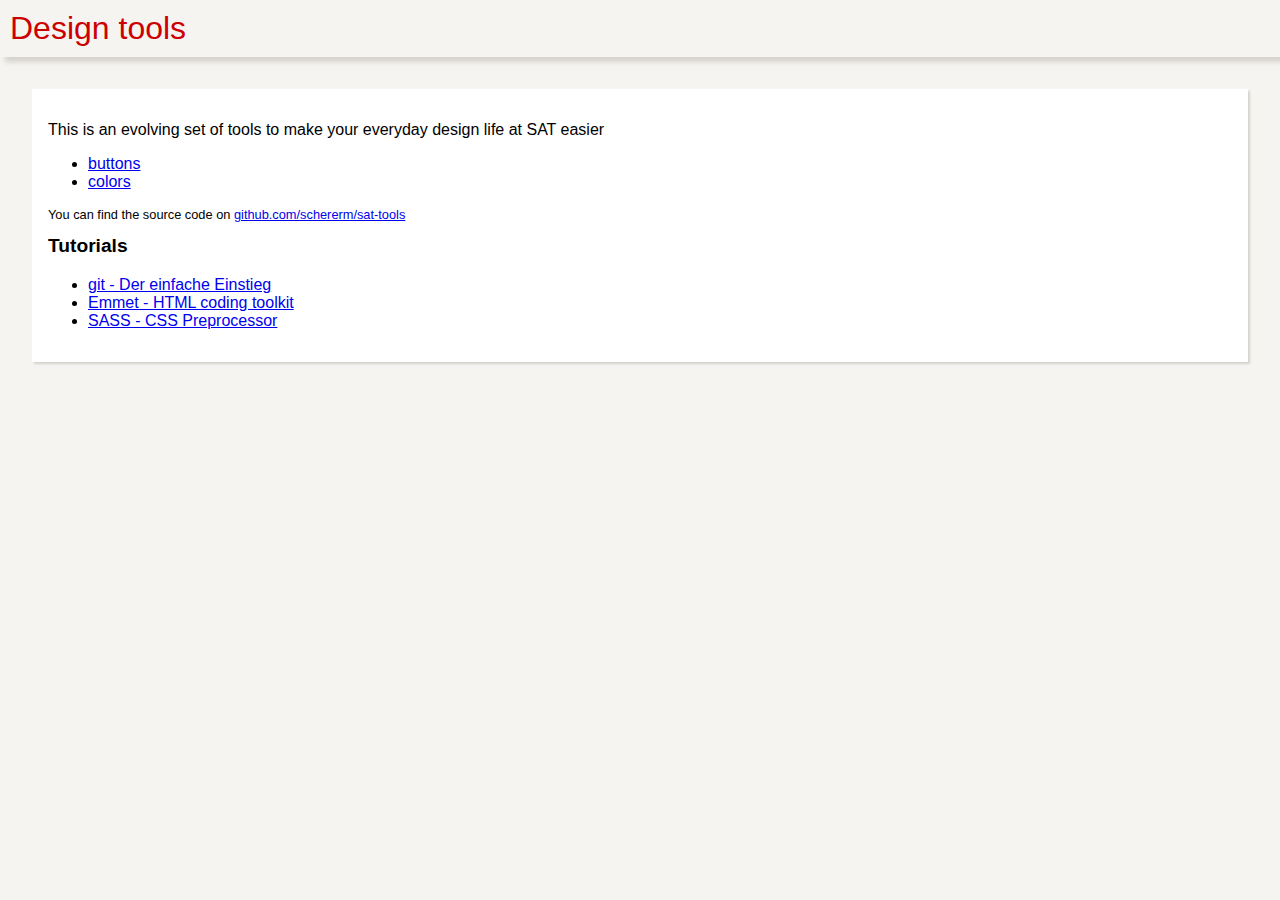
==== index.html @ 157021a2 "added usefull links" ====
<!DOCTYPE html>
<html >
  <head>
    <meta charset="UTF-8">
    <title>buttons</title>
    <link rel="stylesheet" href="//maxcdn.bootstrapcdn.com/font-awesome/4.3.0/css/font-awesome.min.css">
    <link rel="stylesheet" href="lib/css/sat.css">
  </head>
  <body>
  <div class="menu"><h1 class="maintitle">Design tools</h1></div>
   <div class="content">
        <p>This is an evolving set of tools to make your everyday design life at SAT easier</p>
        <ul>
            <li><a href="buttons/">buttons</a></li>
            <li><a href="colors/">colors</a></li>
        </ul>
        <p class="txt-small">You can find the source code on <a href="https://github.com/schererm/sat-tools">github.com/schererm/sat-tools</a></p>
        <h2>Tutorials</h2>
        <ul>
            <li><a href="https://rogerdudler.github.io/git-guide/index.de.html">git - Der einfache Einstieg</a></li>
            <li><a href="http://docs.emmet.io/cheat-sheet/">Emmet - HTML coding toolkit</a></li>
            <li><a href="http://sass-lang.com/">SASS - CSS Preprocessor</a></li>
        </ul>
    </div>
  </body>
</html>
---- lib/css/sat.css ----
/* line 36, C:/Users/xmsc/htdocs/sat-intranet/tools/lib/css/sat.sass */
body {
  margin: 0;
  font-family: Arial, Helvetica, sans-serif;
  font-size: 1em;
  background-color: #f5f4f1; }

/* line 42, C:/Users/xmsc/htdocs/sat-intranet/tools/lib/css/sat.sass */
h1 {
  font-size: 2em;
  color: #cc0000;
  font-weight: normal;
  margin: 0; }
  /* line 47, C:/Users/xmsc/htdocs/sat-intranet/tools/lib/css/sat.sass */
  h1 a {
    color: #cc0000;
    text-decoration: none; }

/* line 51, C:/Users/xmsc/htdocs/sat-intranet/tools/lib/css/sat.sass */
h2 {
  font-size: 1.2em;
  color: #000000;
  font-weight: bold;
  margin: 0 0 1em 0; }

/* line 57, C:/Users/xmsc/htdocs/sat-intranet/tools/lib/css/sat.sass */
.txt-small {
  font-size: 0.8em; }

/* line 60, C:/Users/xmsc/htdocs/sat-intranet/tools/lib/css/sat.sass */
div.menu {
  background-color: #f5f4f1;
  padding: 10px;
  box-shadow: 5px 5px 5px #d6d3cc;
  min-width: 450px; }

/* line 66, C:/Users/xmsc/htdocs/sat-intranet/tools/lib/css/sat.sass */
table {
  font-size: 0.8em;
  width: 90%;
  border: 0px;
  margin-bottom: 1em; }

/* line 72, C:/Users/xmsc/htdocs/sat-intranet/tools/lib/css/sat.sass */
th {
  background-color: #ffffff;
  padding: 1em;
  line-height: 1em;
  height: 1em;
  text-align: left; }

/* line 79, C:/Users/xmsc/htdocs/sat-intranet/tools/lib/css/sat.sass */
td {
  padding: 1em;
  text-align: center;
  vertical-align: center;
  color: #fff; }

/* line 85, C:/Users/xmsc/htdocs/sat-intranet/tools/lib/css/sat.sass */
div.content {
  background-color: #ffffff;
  padding: 1em;
  box-shadow: 2px 2px 2px #d6d3cc;
  margin: 2em; }

/* line 91, C:/Users/xmsc/htdocs/sat-intranet/tools/lib/css/sat.sass */
button {
  color: #fff;
  font-size: 0.9em;
  background: #7f766e;
  padding: 1em;
  border-radius: 3px;
  margin: 0; }
  /* line 98, C:/Users/xmsc/htdocs/sat-intranet/tools/lib/css/sat.sass */
  button:hover {
    /*cursor:pointer; */ }

/* line 101, C:/Users/xmsc/htdocs/sat-intranet/tools/lib/css/sat.sass */
.sat-btn-1 {
  background-color: #666666;
  border: 1px solid #333333;
  color: #ffffff; }
  /* line 105, C:/Users/xmsc/htdocs/sat-intranet/tools/lib/css/sat.sass */
  .sat-btn-1:hover {
    background-color: #333333;
    border: 1px solid #333333;
    color: #ffffff; }

/* line 110, C:/Users/xmsc/htdocs/sat-intranet/tools/lib/css/sat.sass */
.sat-btn-2 {
  background-color: #9e9890;
  border: 1px solid #7f766e;
  color: #ffffff; }
  /* line 114, C:/Users/xmsc/htdocs/sat-intranet/tools/lib/css/sat.sass */
  .sat-btn-2:hover {
    background-color: #7f766e;
    border: 1px solid #7f766e;
    color: #ffffff; }

/* line 119, C:/Users/xmsc/htdocs/sat-intranet/tools/lib/css/sat.sass */
.sat-btn-3 {
  background-color: #cc0000;
  border: 1px solid #ab0000;
  color: #ffffff; }
  /* line 123, C:/Users/xmsc/htdocs/sat-intranet/tools/lib/css/sat.sass */
  .sat-btn-3:hover {
    background-color: #ab0000;
    border: 1px solid #ab0000;
    color: #ffffff; }

/* line 128, C:/Users/xmsc/htdocs/sat-intranet/tools/lib/css/sat.sass */
.sat-btn-4 {
  background-color: #f4f3f0;
  border: 1px solid #d6d3cc;
  color: #000000; }
  /* line 132, C:/Users/xmsc/htdocs/sat-intranet/tools/lib/css/sat.sass */
  .sat-btn-4:hover {
    background-color: #d6d3cc;
    border: 1px solid #d6d3cc;
    color: #000000; }

/* line 137, C:/Users/xmsc/htdocs/sat-intranet/tools/lib/css/sat.sass */
.sat-btn-1-old {
  background: linear-gradient(#666666, #333333);
  border: 1px solid #333333;
  color: #ffffff; }
  /* line 141, C:/Users/xmsc/htdocs/sat-intranet/tools/lib/css/sat.sass */
  .sat-btn-1-old:hover {
    background: linear-gradient(#333333, #666666);
    border: 1px solid #333333;
    color: #ffffff; }

/* line 146, C:/Users/xmsc/htdocs/sat-intranet/tools/lib/css/sat.sass */
.sat-btn-2-old {
  background: linear-gradient(#9e9890, #7f766e);
  border: 1px solid #7f766e;
  color: #ffffff; }
  /* line 150, C:/Users/xmsc/htdocs/sat-intranet/tools/lib/css/sat.sass */
  .sat-btn-2-old:hover {
    background: linear-gradient(#7f766e, #9e9890);
    border: 1px solid #7f766e;
    color: #ffffff; }

/* line 155, C:/Users/xmsc/htdocs/sat-intranet/tools/lib/css/sat.sass */
.sat-btn-3-old {
  background: linear-gradient(#cc0000, #ab0000);
  border: 1px solid #ab0000;
  color: #ffffff; }
  /* line 159, C:/Users/xmsc/htdocs/sat-intranet/tools/lib/css/sat.sass */
  .sat-btn-3-old:hover {
    background: linear-gradient(#ab0000, #cc0000);
    border: 1px solid #ab0000;
    color: #ffffff; }

/* line 164, C:/Users/xmsc/htdocs/sat-intranet/tools/lib/css/sat.sass */
.sat-btn-4-old {
  background: linear-gradient(#f4f3f0, #d6d3cc);
  border: 1px solid #d6d3cc;
  color: #000000; }
  /* line 168, C:/Users/xmsc/htdocs/sat-intranet/tools/lib/css/sat.sass */
  .sat-btn-4-old:hover {
    background: linear-gradient(#d6d3cc, #f4f3f0);
    border: 1px solid #d6d3cc;
    color: #000000; }

/* site button ------------------------------ */
/* line 176, C:/Users/xmsc/htdocs/sat-intranet/tools/lib/css/sat.sass */
button.view-hex {
  display: none; }

/*# sourceMappingURL=sat.css.map */
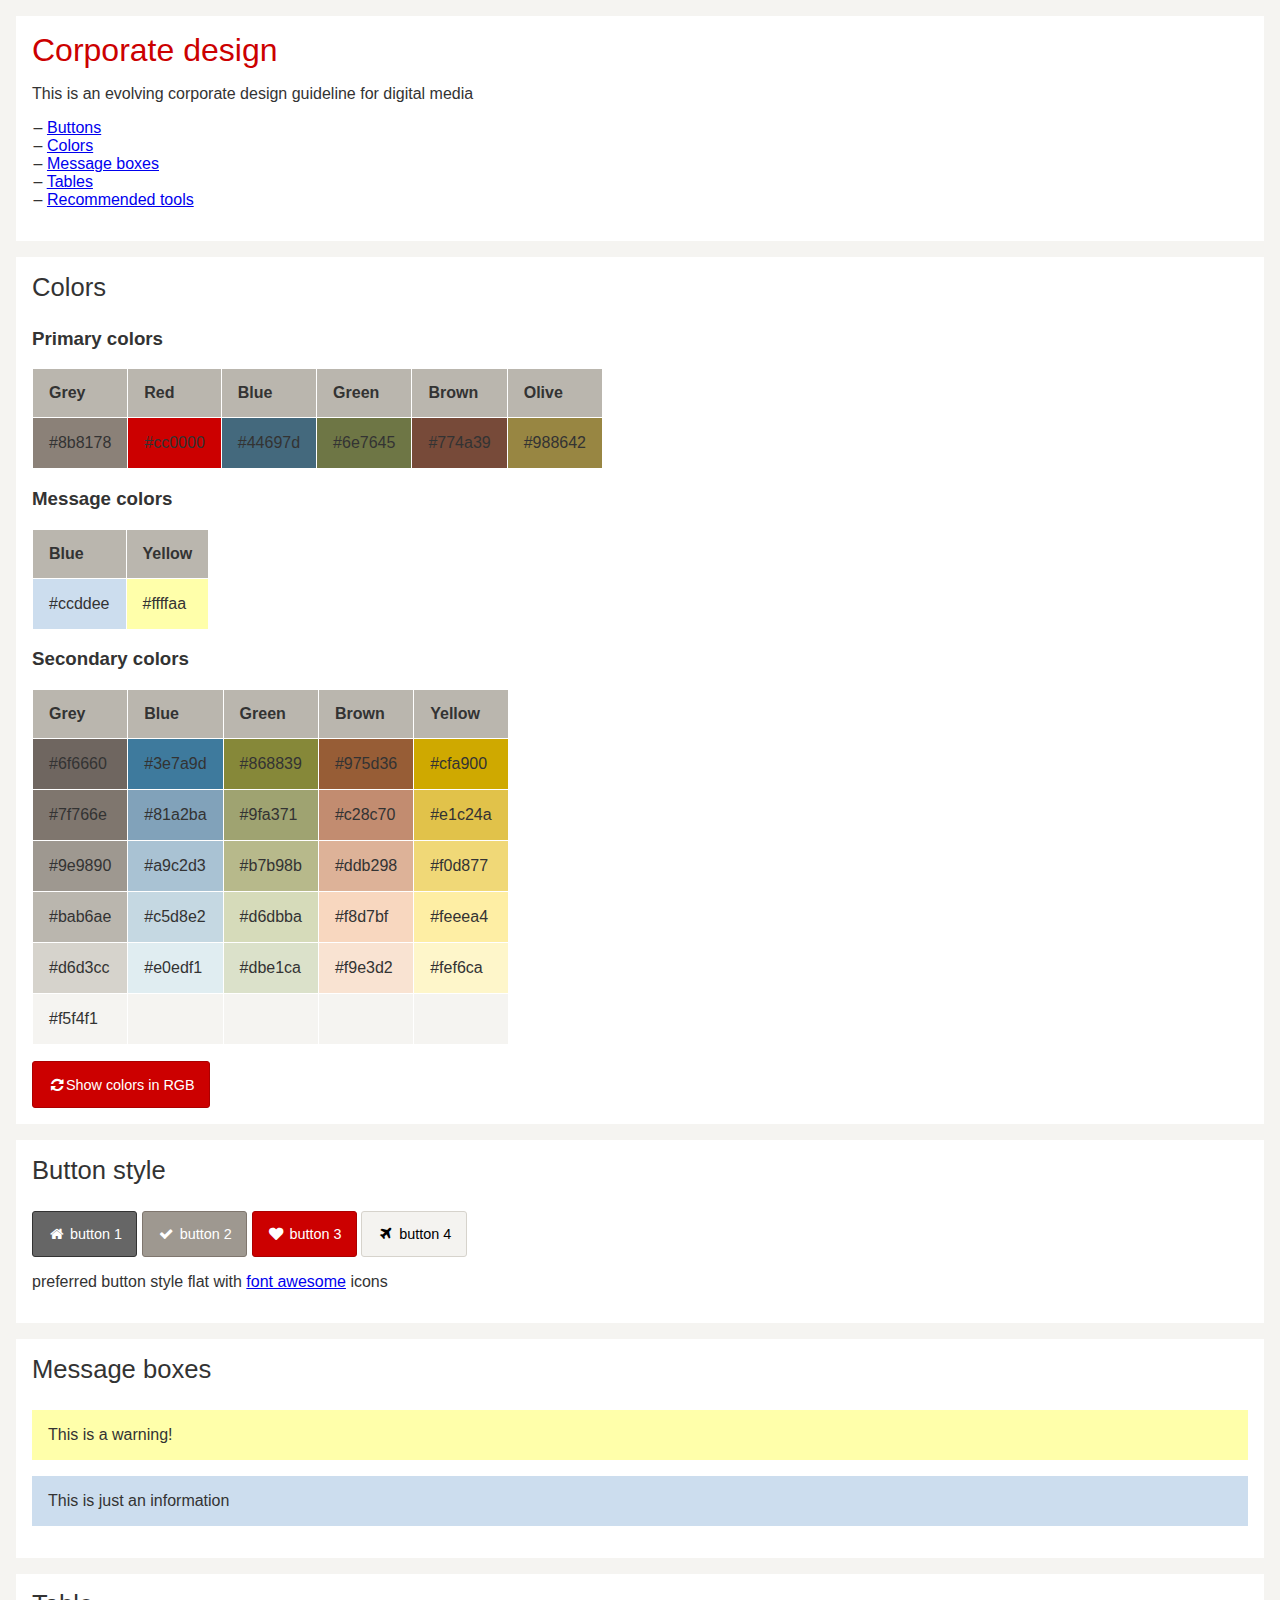
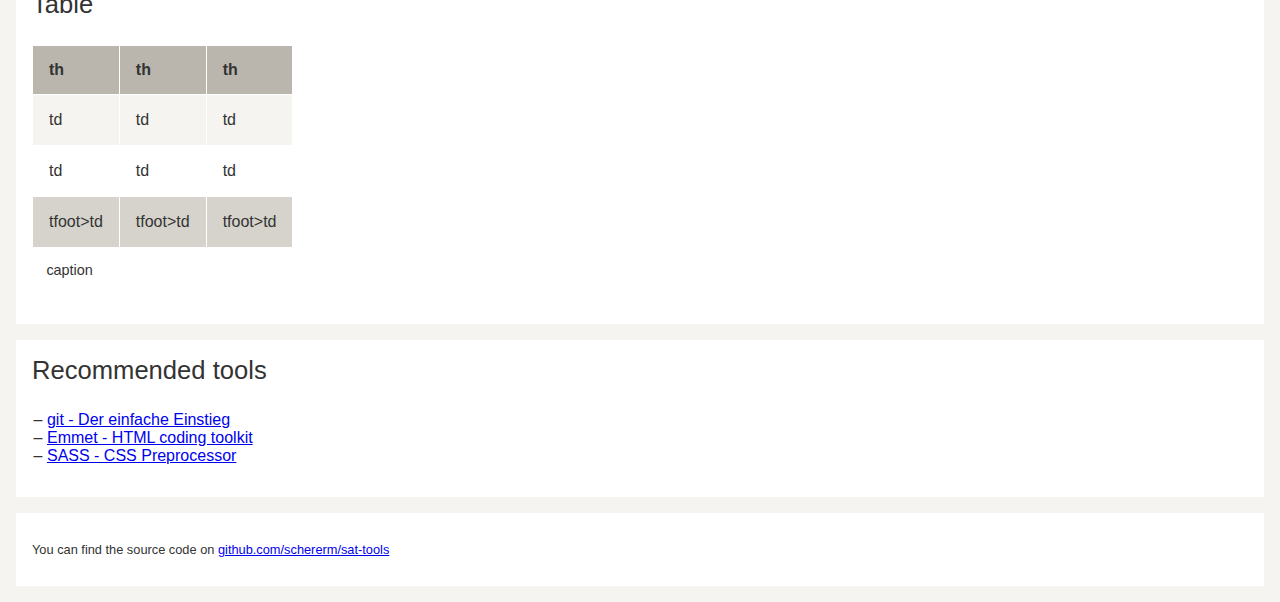
==== commit 268b9b66: "new single page" ====
--- a/index.html
+++ b/index.html
@@ -2,25 +2,193 @@
 <html >
   <head>
     <meta charset="UTF-8">
-    <title>buttons</title>
+    <title>Corporate design</title>
     <link rel="stylesheet" href="//maxcdn.bootstrapcdn.com/font-awesome/4.3.0/css/font-awesome.min.css">
-    <link rel="stylesheet" href="lib/css/sat.css">
+    <link rel="stylesheet" href="/css/sat.css">
+    <script src="https://ajax.googleapis.com/ajax/libs/jquery/2.1.4/jquery.min.js"></script>
+    <script type="text/javascript" src="/js/colors.js"></script>
   </head>
   <body>
-  <div class="menu"><h1 class="maintitle">Design tools</h1></div>
    <div class="content">
-        <p>This is an evolving set of tools to make your everyday design life at SAT easier</p>
-        <ul>
-            <li><a href="buttons/">buttons</a></li>
-            <li><a href="colors/">colors</a></li>
-        </ul>
-        <p class="txt-small">You can find the source code on <a href="https://github.com/schererm/sat-tools">github.com/schererm/sat-tools</a></p>
-        <h2>Tutorials</h2>
-        <ul>
-            <li><a href="https://rogerdudler.github.io/git-guide/index.de.html">git - Der einfache Einstieg</a></li>
-            <li><a href="http://docs.emmet.io/cheat-sheet/">Emmet - HTML coding toolkit</a></li>
-            <li><a href="http://sass-lang.com/">SASS - CSS Preprocessor</a></li>
-        </ul>
+
+<!--Introduction-->
+        <section>
+           <h1 class="maintitle">Corporate design</h1>
+            <p>This is an evolving corporate design guideline for digital media</p>
+            <ul>
+                <li><a href="#buttons">Buttons</a></li>
+                <li><a href="#colors">Colors</a></li>
+                <li><a href="#message-boxes">Message boxes</a></li>
+                <li><a href="#tables">Tables</a></li>
+                <li><a href="#recommended-tools">Recommended tools</a></li>
+            </ul>
+
+        </section>
+
+
+
+
+<!-- Colors-->
+        <section>
+            <h2 id="colors">Colors</h2>
+            <h3>Primary colors</h3>
+            <table border="0" cellspacing="0">
+
+                <tr>
+                    <th>Grey</th>
+                    <th>Red</th>
+                    <th>Blue</th>
+                    <th>Green</th>
+                    <th>Brown</th>
+                    <th>Olive</th>
+                </tr>
+
+                <tr>
+                    <td style="background:#8b8178">#8b8178</td>
+                    <td style="background:#cc0000">#cc0000</td>
+                    <td style="background:#44697d">#44697d</td>
+                    <td style="background:#6e7645">#6e7645</td>
+                    <td style="background:#774a39">#774a39</td>
+                    <td style="background:#988642">#988642</td>
+                </tr>
+            </table>
+
+                        <h3>Message colors</h3>
+            <table border="0" cellspacing="0">
+
+                <tr>
+                    <th>Blue</th>
+                    <th>Yellow</th>
+                </tr>
+                <tr>
+                    <td style="background:#ccddee">#ccddee</td>
+                    <td style="background:#ffffaa">#ffffaa</td>
+                </tr>
+            </table>
+            <h3>Secondary colors</h3>
+            <table border="0" cellspacing="0">
+                <tr>
+                    <th>Grey</th>
+                    <th>Blue</th>
+                    <th>Green</th>
+                    <th>Brown</th>
+                    <th>Yellow</th>
+                </tr>
+                <tr>
+                    <td style="background:#6f6660">#6f6660</td>
+                    <td style="background:#3e7a9d">#3e7a9d</td>
+                    <td style="background:#868839">#868839</td>
+                    <td style="background:#975d36">#975d36</td>
+                    <td style="background:#cfa900">#cfa900</td>
+                </tr>
+                <tr>
+                    <td style="background:#7f766e">#7f766e</td>
+                    <td style="background:#81a2ba">#81a2ba</td>
+                    <td style="background:#9fa371">#9fa371</td>
+                    <td style="background:#c28c70">#c28c70</td>
+                    <td style="background:#e1c24a">#e1c24a</td>
+                </tr>
+                <tr>
+                    <td style="background:#9e9890">#9e9890</td>
+                    <td style="background:#a9c2d3">#a9c2d3</td>
+                    <td style="background:#b7b98b">#b7b98b</td>
+                    <td style="background:#ddb298">#ddb298</td>
+                    <td style="background:#f0d877">#f0d877</td>
+                </tr>
+                <tr>
+                    <td style="background:#bab6ae">#bab6ae</td>
+                    <td style="background:#c5d8e2">#c5d8e2</td>
+                    <td style="background:#d6dbba">#d6dbba</td>
+                    <td style="background:#f8d7bf">#f8d7bf</td>
+                    <td style="background:#feeea4">#feeea4</td>
+                </tr>
+                <tr>
+                    <td style="background:#d6d3cc">#d6d3cc</td>
+                    <td style="background:#e0edf1">#e0edf1</td>
+                    <td style="background:#dbe1ca">#dbe1ca</td>
+                    <td style="background:#f9e3d2">#f9e3d2</td>
+                    <td style="background:#fef6ca">#fef6ca</td>
+                </tr>
+                <tr>
+                    <td style="background:#f5f4f1">#f5f4f1</td>
+                    <td></td>
+                    <td></td>
+                    <td></td>
+                    <td></td>
+                </tr>
+            </table>
+            <button class="view-rgb sat-btn-3"><i class="fa fa-refresh fa-fw"></i>Show colors in RGB</button>
+            <button class="view-hex sat-btn-3"><i class="fa fa-refresh fa-fw"></i>Show colors in HEX</button>
+        </section>
+
+<!-- Buttons        -->
+        <section>
+            <h2 id="buttons">Button style</h2>
+            <button class="sat-btn-1"><i class="fa fa-home fa-fw"></i> button 1</button>
+            <button class="sat-btn-2"><i class="fa fa-check fa-fw"></i> button 2</button>
+            <button class="sat-btn-3"><i class="fa fa-heart fa-fw"></i> button 3</button>
+            <button class="sat-btn-4"><i class="fa fa-plane fa-fw"></i> button 4</button>
+            <p>preferred button style flat with <a href="http://fortawesome.github.io/Font-Awesome/icons/">font awesome</a> icons</p>
+        </section>
+
+
+<!--Message boxes-->
+        <section>
+            <h2 id="message-boxes">Message boxes</h2>
+            <div class="box box-error">This is a warning!</div>
+            <div class="box box-info">This is just an information</div>
+        </section>
+<!--Tables        -->
+        <section>
+            <h2 id="tables">Table</h2>
+            <table>
+                <caption>caption</caption>
+                <colgroup>
+                    <col>
+                    <col>
+                    <col>
+                </colgroup>
+                <thead>
+                    <tr>
+                        <th>th</th>
+                        <th>th</th>
+                        <th>th</th>
+                    </tr>
+                </thead>
+                <tfoot>
+                    <tr>
+                        <td>tfoot>td</td>
+                        <td>tfoot>td</td>
+                        <td>tfoot>td</td>
+                    </tr>
+                <tbody>
+                    <tr>
+                        <td>td</td>
+                        <td>td</td>
+                        <td>td</td>
+                    </tr>
+                    <tr>
+                        <td>td</td>
+                        <td>td</td>
+                        <td>td</td>
+                    </tr>
+                </tbody>
+            </table>
+        </section>
+<!--Recommended tools        -->
+        <section>
+            <h2 id="recommended-tools">Recommended tools</h2>
+            <ul>
+                <li><a href="https://rogerdudler.github.io/git-guide/index.de.html">git - Der einfache Einstieg</a></li>
+                <li><a href="http://docs.emmet.io/cheat-sheet/">Emmet - HTML coding toolkit</a></li>
+                <li><a href="http://sass-lang.com/">SASS - CSS Preprocessor</a></li>
+            </ul>
+        </section>
+
+<!--Footer        -->
+       <section>
+             <p class="txt-small">You can find the source code on <a href="https://github.com/schererm/sat-tools">github.com/schererm/sat-tools</a></p>
+        </section>
     </div>
   </body>
 </html>
--- a/css/sat.css
+++ b/css/sat.css
@@ -0,0 +1,155 @@
+@charset "UTF-8";
+/* line 1, C:/Users/xmsc/htdocs/sat-intranet/tools/css/sat.sass */
+body {
+  margin: 0;
+  font-family: Arial, Helvetica, sans-serif;
+  font-size: 1em;
+  color: #333;
+  background-color: #f5f4f1; }
+
+/* line 8, C:/Users/xmsc/htdocs/sat-intranet/tools/css/sat.sass */
+h1 {
+  font-size: 2em;
+  color: #cc0000;
+  font-weight: normal;
+  margin: 0; }
+  /* line 13, C:/Users/xmsc/htdocs/sat-intranet/tools/css/sat.sass */
+  h1 a {
+    color: #cc0000;
+    text-decoration: none; }
+
+/* line 17, C:/Users/xmsc/htdocs/sat-intranet/tools/css/sat.sass */
+h2 {
+  font-size: 1.6em;
+  font-weight: normal;
+  margin: 0 0 1em 0; }
+
+/* line 22, C:/Users/xmsc/htdocs/sat-intranet/tools/css/sat.sass */
+.txt-small {
+  font-size: 0.8em; }
+
+/* line 25, C:/Users/xmsc/htdocs/sat-intranet/tools/css/sat.sass */
+ul {
+  margin-bottom: 1em;
+  list-style: none;
+  padding-left: 1em; }
+  /* line 29, C:/Users/xmsc/htdocs/sat-intranet/tools/css/sat.sass */
+  ul li:before {
+    content: "– "; }
+  /* line 32, C:/Users/xmsc/htdocs/sat-intranet/tools/css/sat.sass */
+  ul li {
+    text-indent: -0.9em; }
+
+/* line 35, C:/Users/xmsc/htdocs/sat-intranet/tools/css/sat.sass */
+section {
+  margin: 1em;
+  padding: 1em;
+  background-color: #fff; }
+
+/* line 40, C:/Users/xmsc/htdocs/sat-intranet/tools/css/sat.sass */
+table {
+  font-size: 1em;
+  display: table;
+  border-collapse: collapse;
+  border-spacing: 0;
+  margin-bottom: 1em; }
+  /* line 46, C:/Users/xmsc/htdocs/sat-intranet/tools/css/sat.sass */
+  table caption {
+    caption-side: bottom;
+    text-align: left;
+    padding: 1em;
+    font-size: 0.9em; }
+  /* line 59, C:/Users/xmsc/htdocs/sat-intranet/tools/css/sat.sass */
+  table tr th {
+    background-color: #bab6ae;
+    padding: 1em;
+    line-height: 1em;
+    height: 1em;
+    text-align: left;
+    border: 1px solid white; }
+  /* line 66, C:/Users/xmsc/htdocs/sat-intranet/tools/css/sat.sass */
+  table tr td {
+    text-align: left;
+    padding: 1em;
+    vertical-align: top;
+    border: 1px solid white; }
+  /* line 72, C:/Users/xmsc/htdocs/sat-intranet/tools/css/sat.sass */
+  table tr:nth-child(odd) {
+    background-color: #f5f4f1; }
+  /* line 76, C:/Users/xmsc/htdocs/sat-intranet/tools/css/sat.sass */
+  table tfoot td {
+    background-color: #d6d3cc; }
+
+/* line 81, C:/Users/xmsc/htdocs/sat-intranet/tools/css/sat.sass */
+button {
+  color: #333;
+  font-size: 0.9em;
+  background: #7f766e;
+  padding: 1em;
+  border-radius: 3px;
+  margin: 0; }
+  /* line 88, C:/Users/xmsc/htdocs/sat-intranet/tools/css/sat.sass */
+  button:hover {
+    /*cursor:pointer; */ }
+
+/* line 91, C:/Users/xmsc/htdocs/sat-intranet/tools/css/sat.sass */
+.sat-btn-1 {
+  background-color: #666666;
+  border: 1px solid #333333;
+  color: #ffffff; }
+  /* line 95, C:/Users/xmsc/htdocs/sat-intranet/tools/css/sat.sass */
+  .sat-btn-1:hover {
+    background-color: #333333;
+    border: 1px solid #333333;
+    color: #ffffff; }
+
+/* line 100, C:/Users/xmsc/htdocs/sat-intranet/tools/css/sat.sass */
+.sat-btn-2 {
+  background-color: #9e9890;
+  border: 1px solid #7f766e;
+  color: #ffffff; }
+  /* line 104, C:/Users/xmsc/htdocs/sat-intranet/tools/css/sat.sass */
+  .sat-btn-2:hover {
+    background-color: #7f766e;
+    border: 1px solid #7f766e;
+    color: #ffffff; }
+
+/* line 109, C:/Users/xmsc/htdocs/sat-intranet/tools/css/sat.sass */
+.sat-btn-3 {
+  background-color: #cc0000;
+  border: 1px solid #ab0000;
+  color: #ffffff; }
+  /* line 113, C:/Users/xmsc/htdocs/sat-intranet/tools/css/sat.sass */
+  .sat-btn-3:hover {
+    background-color: #ab0000;
+    border: 1px solid #ab0000;
+    color: #ffffff; }
+
+/* line 118, C:/Users/xmsc/htdocs/sat-intranet/tools/css/sat.sass */
+.sat-btn-4 {
+  background-color: #f4f3f0;
+  border: 1px solid #d6d3cc;
+  color: #000000; }
+  /* line 122, C:/Users/xmsc/htdocs/sat-intranet/tools/css/sat.sass */
+  .sat-btn-4:hover {
+    background-color: #d6d3cc;
+    border: 1px solid #d6d3cc;
+    color: #000000; }
+
+/* line 127, C:/Users/xmsc/htdocs/sat-intranet/tools/css/sat.sass */
+.box {
+  padding: 1em;
+  margin: 1em 0; }
+  /* line 130, C:/Users/xmsc/htdocs/sat-intranet/tools/css/sat.sass */
+  .box.box-error {
+    background-color: #ffffaa; }
+  /* line 132, C:/Users/xmsc/htdocs/sat-intranet/tools/css/sat.sass */
+  .box.box-info {
+    background-color: #ccddee; }
+
+/* site button ------------------------------ */
+/* line 138, C:/Users/xmsc/htdocs/sat-intranet/tools/css/sat.sass */
+button.view-hex {
+  display: none; }
+
+/*# sourceMappingURL=sat.css.map */
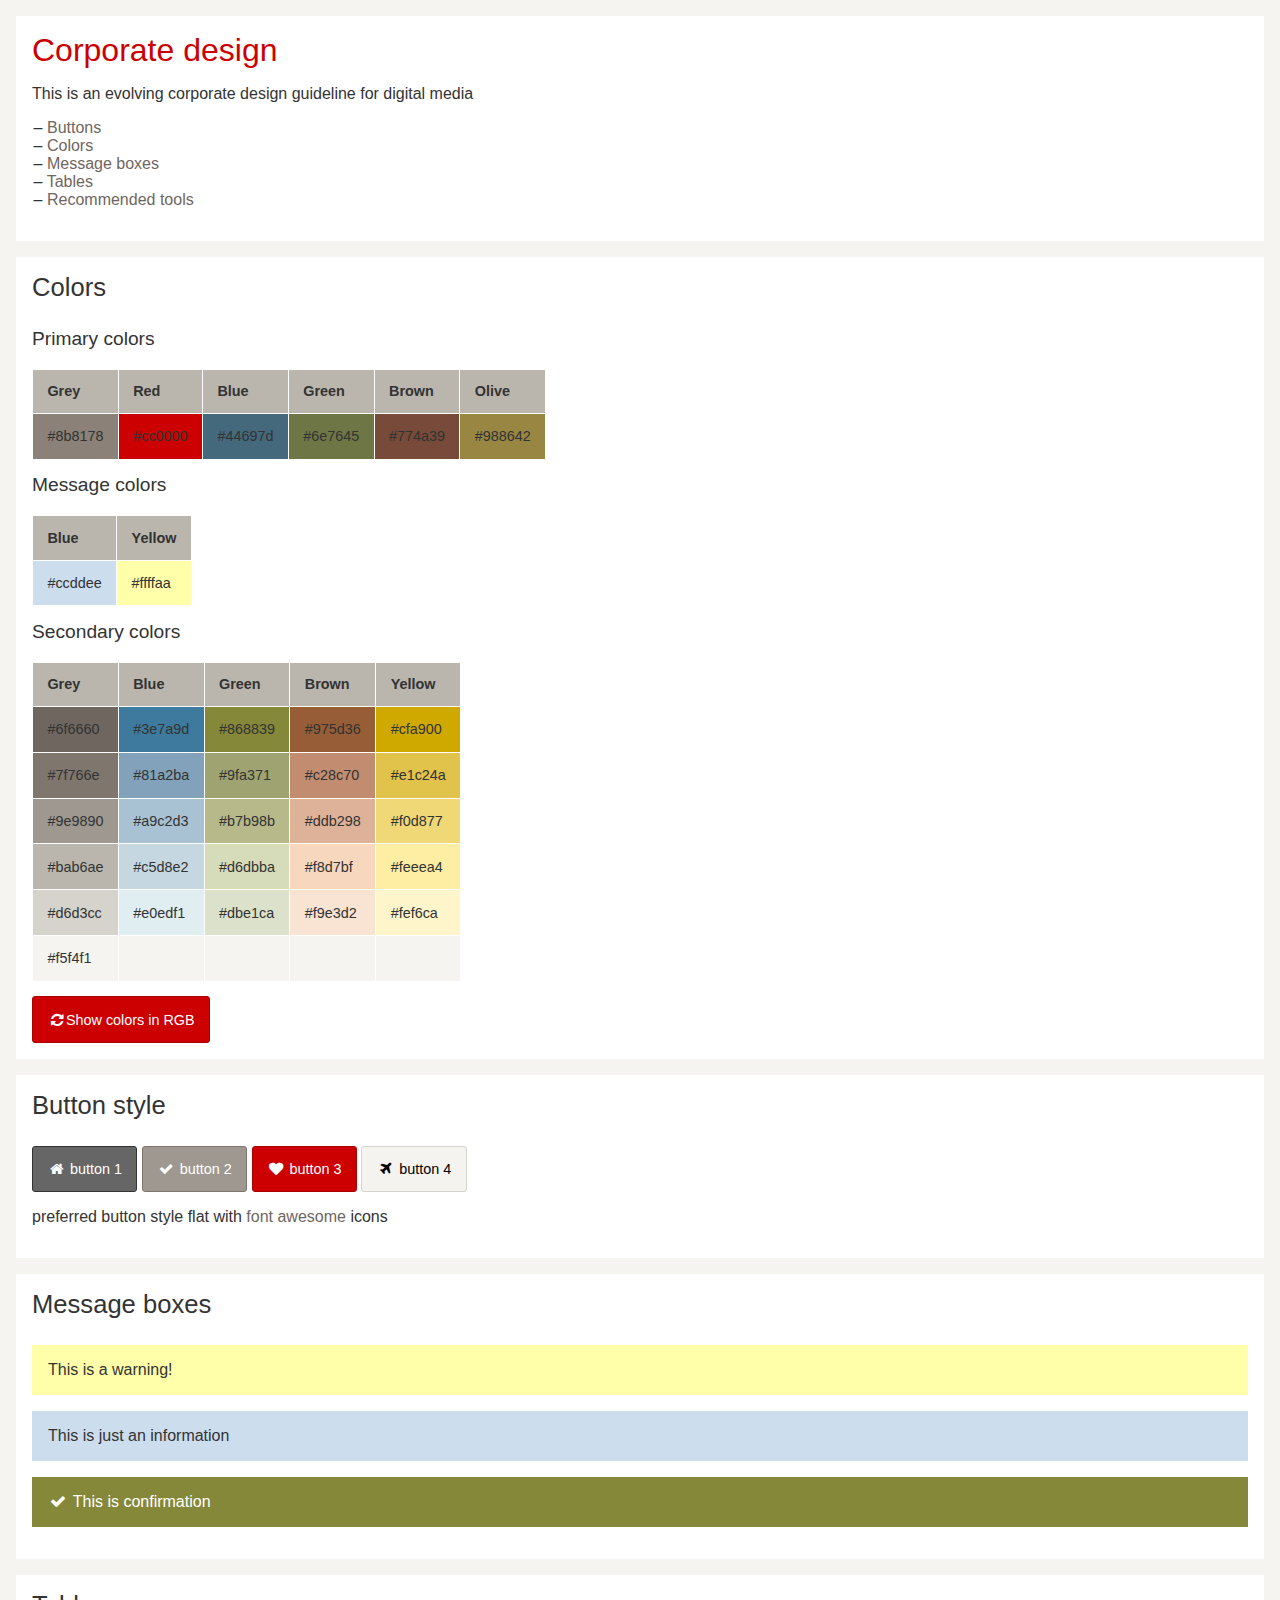
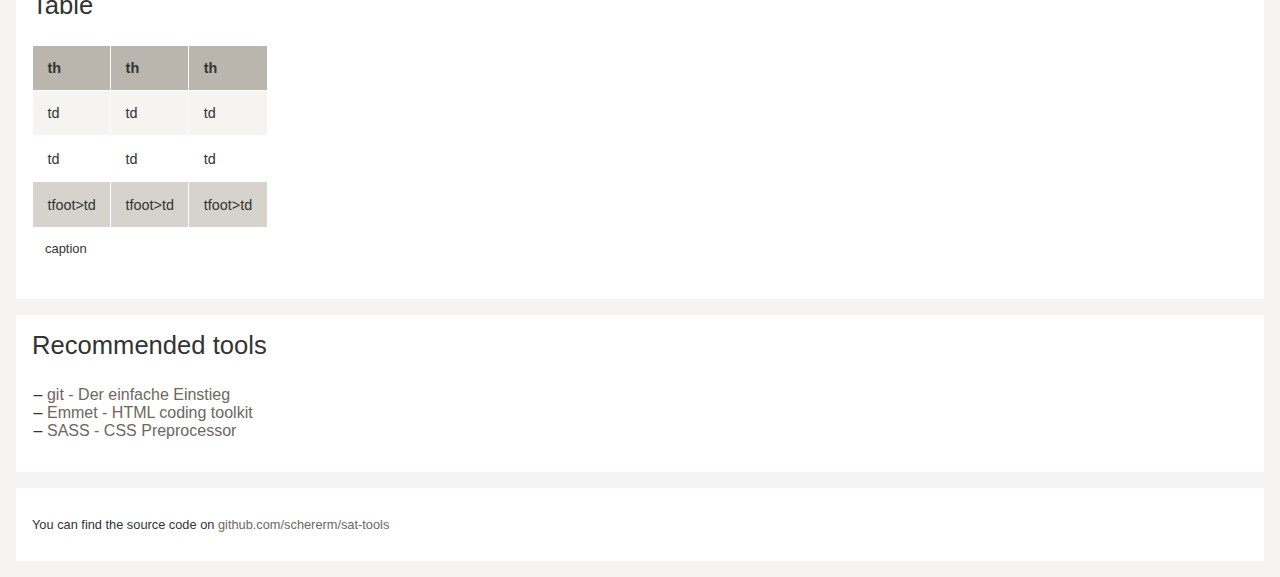
==== commit 02f73038: "added confirmation box" ====
--- a/index.html
+++ b/index.html
@@ -4,9 +4,9 @@
     <meta charset="UTF-8">
     <title>Corporate design</title>
     <link rel="stylesheet" href="//maxcdn.bootstrapcdn.com/font-awesome/4.3.0/css/font-awesome.min.css">
-    <link rel="stylesheet" href="/css/sat.css">
+    <link rel="stylesheet" href="css/sat.css">
     <script src="https://ajax.googleapis.com/ajax/libs/jquery/2.1.4/jquery.min.js"></script>
-    <script type="text/javascript" src="/js/colors.js"></script>
+    <script type="text/javascript" src="js/colors.js"></script>
   </head>
   <body>
    <div class="content">
@@ -137,6 +137,7 @@
             <h2 id="message-boxes">Message boxes</h2>
             <div class="box box-error">This is a warning!</div>
             <div class="box box-info">This is just an information</div>
+            <div class="box box-confirm"><i class="fa fa-check fa-fw"></i> This is confirmation</div>
         </section>
 <!--Tables        -->
         <section>
--- a/css/sat.css
+++ b/css/sat.css
@@ -1,5 +1,5 @@
 @charset "UTF-8";
-/* line 1, C:/Users/xmsc/htdocs/sat-intranet/tools/css/sat.sass */
+/* line 1, C:/Users/xmsc/htdocs/sat-intranet/cd/css/sat.sass */
 body {
   margin: 0;
   font-family: Arial, Helvetica, sans-serif;
@@ -7,59 +7,73 @@
   color: #333;
   background-color: #f5f4f1; }
 
-/* line 8, C:/Users/xmsc/htdocs/sat-intranet/tools/css/sat.sass */
+/* line 8, C:/Users/xmsc/htdocs/sat-intranet/cd/css/sat.sass */
+a {
+  color: #6f6660;
+  text-decoration: none; }
+  /* line 11, C:/Users/xmsc/htdocs/sat-intranet/cd/css/sat.sass */
+  a:hover {
+    color: #cc0000; }
+
+/* line 14, C:/Users/xmsc/htdocs/sat-intranet/cd/css/sat.sass */
 h1 {
   font-size: 2em;
   color: #cc0000;
   font-weight: normal;
   margin: 0; }
-  /* line 13, C:/Users/xmsc/htdocs/sat-intranet/tools/css/sat.sass */
+  /* line 19, C:/Users/xmsc/htdocs/sat-intranet/cd/css/sat.sass */
   h1 a {
     color: #cc0000;
     text-decoration: none; }
 
-/* line 17, C:/Users/xmsc/htdocs/sat-intranet/tools/css/sat.sass */
+/* line 23, C:/Users/xmsc/htdocs/sat-intranet/cd/css/sat.sass */
 h2 {
   font-size: 1.6em;
   font-weight: normal;
   margin: 0 0 1em 0; }
 
-/* line 22, C:/Users/xmsc/htdocs/sat-intranet/tools/css/sat.sass */
+/* line 27, C:/Users/xmsc/htdocs/sat-intranet/cd/css/sat.sass */
+h3 {
+  font-size: 1.2em;
+  font-weight: normal;
+  margin: 0 0 1em 0; }
+
+/* line 32, C:/Users/xmsc/htdocs/sat-intranet/cd/css/sat.sass */
 .txt-small {
   font-size: 0.8em; }
 
-/* line 25, C:/Users/xmsc/htdocs/sat-intranet/tools/css/sat.sass */
+/* line 35, C:/Users/xmsc/htdocs/sat-intranet/cd/css/sat.sass */
 ul {
   margin-bottom: 1em;
   list-style: none;
   padding-left: 1em; }
-  /* line 29, C:/Users/xmsc/htdocs/sat-intranet/tools/css/sat.sass */
+  /* line 39, C:/Users/xmsc/htdocs/sat-intranet/cd/css/sat.sass */
   ul li:before {
     content: "– "; }
-  /* line 32, C:/Users/xmsc/htdocs/sat-intranet/tools/css/sat.sass */
+  /* line 42, C:/Users/xmsc/htdocs/sat-intranet/cd/css/sat.sass */
   ul li {
     text-indent: -0.9em; }
 
-/* line 35, C:/Users/xmsc/htdocs/sat-intranet/tools/css/sat.sass */
+/* line 45, C:/Users/xmsc/htdocs/sat-intranet/cd/css/sat.sass */
 section {
   margin: 1em;
   padding: 1em;
   background-color: #fff; }
 
-/* line 40, C:/Users/xmsc/htdocs/sat-intranet/tools/css/sat.sass */
+/* line 50, C:/Users/xmsc/htdocs/sat-intranet/cd/css/sat.sass */
 table {
-  font-size: 1em;
+  font-size: 0.9em;
   display: table;
   border-collapse: collapse;
   border-spacing: 0;
   margin-bottom: 1em; }
-  /* line 46, C:/Users/xmsc/htdocs/sat-intranet/tools/css/sat.sass */
+  /* line 56, C:/Users/xmsc/htdocs/sat-intranet/cd/css/sat.sass */
   table caption {
     caption-side: bottom;
     text-align: left;
     padding: 1em;
     font-size: 0.9em; }
-  /* line 59, C:/Users/xmsc/htdocs/sat-intranet/tools/css/sat.sass */
+  /* line 69, C:/Users/xmsc/htdocs/sat-intranet/cd/css/sat.sass */
   table tr th {
     background-color: #bab6ae;
     padding: 1em;
@@ -67,20 +81,20 @@
     height: 1em;
     text-align: left;
     border: 1px solid white; }
-  /* line 66, C:/Users/xmsc/htdocs/sat-intranet/tools/css/sat.sass */
+  /* line 76, C:/Users/xmsc/htdocs/sat-intranet/cd/css/sat.sass */
   table tr td {
     text-align: left;
     padding: 1em;
     vertical-align: top;
     border: 1px solid white; }
-  /* line 72, C:/Users/xmsc/htdocs/sat-intranet/tools/css/sat.sass */
+  /* line 82, C:/Users/xmsc/htdocs/sat-intranet/cd/css/sat.sass */
   table tr:nth-child(odd) {
     background-color: #f5f4f1; }
-  /* line 76, C:/Users/xmsc/htdocs/sat-intranet/tools/css/sat.sass */
+  /* line 86, C:/Users/xmsc/htdocs/sat-intranet/cd/css/sat.sass */
   table tfoot td {
     background-color: #d6d3cc; }
 
-/* line 81, C:/Users/xmsc/htdocs/sat-intranet/tools/css/sat.sass */
+/* line 91, C:/Users/xmsc/htdocs/sat-intranet/cd/css/sat.sass */
 button {
   color: #333;
   font-size: 0.9em;
@@ -88,67 +102,71 @@
   padding: 1em;
   border-radius: 3px;
   margin: 0; }
-  /* line 88, C:/Users/xmsc/htdocs/sat-intranet/tools/css/sat.sass */
+  /* line 98, C:/Users/xmsc/htdocs/sat-intranet/cd/css/sat.sass */
   button:hover {
     /*cursor:pointer; */ }
 
-/* line 91, C:/Users/xmsc/htdocs/sat-intranet/tools/css/sat.sass */
+/* line 101, C:/Users/xmsc/htdocs/sat-intranet/cd/css/sat.sass */
 .sat-btn-1 {
   background-color: #666666;
   border: 1px solid #333333;
   color: #ffffff; }
-  /* line 95, C:/Users/xmsc/htdocs/sat-intranet/tools/css/sat.sass */
+  /* line 105, C:/Users/xmsc/htdocs/sat-intranet/cd/css/sat.sass */
   .sat-btn-1:hover {
     background-color: #333333;
     border: 1px solid #333333;
     color: #ffffff; }
 
-/* line 100, C:/Users/xmsc/htdocs/sat-intranet/tools/css/sat.sass */
+/* line 110, C:/Users/xmsc/htdocs/sat-intranet/cd/css/sat.sass */
 .sat-btn-2 {
   background-color: #9e9890;
   border: 1px solid #7f766e;
   color: #ffffff; }
-  /* line 104, C:/Users/xmsc/htdocs/sat-intranet/tools/css/sat.sass */
+  /* line 114, C:/Users/xmsc/htdocs/sat-intranet/cd/css/sat.sass */
   .sat-btn-2:hover {
     background-color: #7f766e;
     border: 1px solid #7f766e;
     color: #ffffff; }
 
-/* line 109, C:/Users/xmsc/htdocs/sat-intranet/tools/css/sat.sass */
+/* line 119, C:/Users/xmsc/htdocs/sat-intranet/cd/css/sat.sass */
 .sat-btn-3 {
   background-color: #cc0000;
   border: 1px solid #ab0000;
   color: #ffffff; }
-  /* line 113, C:/Users/xmsc/htdocs/sat-intranet/tools/css/sat.sass */
+  /* line 123, C:/Users/xmsc/htdocs/sat-intranet/cd/css/sat.sass */
   .sat-btn-3:hover {
     background-color: #ab0000;
     border: 1px solid #ab0000;
     color: #ffffff; }
 
-/* line 118, C:/Users/xmsc/htdocs/sat-intranet/tools/css/sat.sass */
+/* line 128, C:/Users/xmsc/htdocs/sat-intranet/cd/css/sat.sass */
 .sat-btn-4 {
   background-color: #f4f3f0;
   border: 1px solid #d6d3cc;
   color: #000000; }
-  /* line 122, C:/Users/xmsc/htdocs/sat-intranet/tools/css/sat.sass */
+  /* line 132, C:/Users/xmsc/htdocs/sat-intranet/cd/css/sat.sass */
   .sat-btn-4:hover {
     background-color: #d6d3cc;
     border: 1px solid #d6d3cc;
     color: #000000; }
 
-/* line 127, C:/Users/xmsc/htdocs/sat-intranet/tools/css/sat.sass */
+/* line 137, C:/Users/xmsc/htdocs/sat-intranet/cd/css/sat.sass */
 .box {
   padding: 1em;
   margin: 1em 0; }
-  /* line 130, C:/Users/xmsc/htdocs/sat-intranet/tools/css/sat.sass */
+  /* line 140, C:/Users/xmsc/htdocs/sat-intranet/cd/css/sat.sass */
   .box.box-error {
     background-color: #ffffaa; }
-  /* line 132, C:/Users/xmsc/htdocs/sat-intranet/tools/css/sat.sass */
+  /* line 142, C:/Users/xmsc/htdocs/sat-intranet/cd/css/sat.sass */
   .box.box-info {
     background-color: #ccddee; }
+  /* line 144, C:/Users/xmsc/htdocs/sat-intranet/cd/css/sat.sass */
+  .box.box-confirm {
+    background-color: #868839;
+    color: #fff; }
 
 /* site button ------------------------------ */
-/* line 138, C:/Users/xmsc/htdocs/sat-intranet/tools/css/sat.sass */
+/* line 151, C:/Users/xmsc/htdocs/sat-intranet/cd/css/sat.sass */
 button.view-hex {
   display: none; }
 
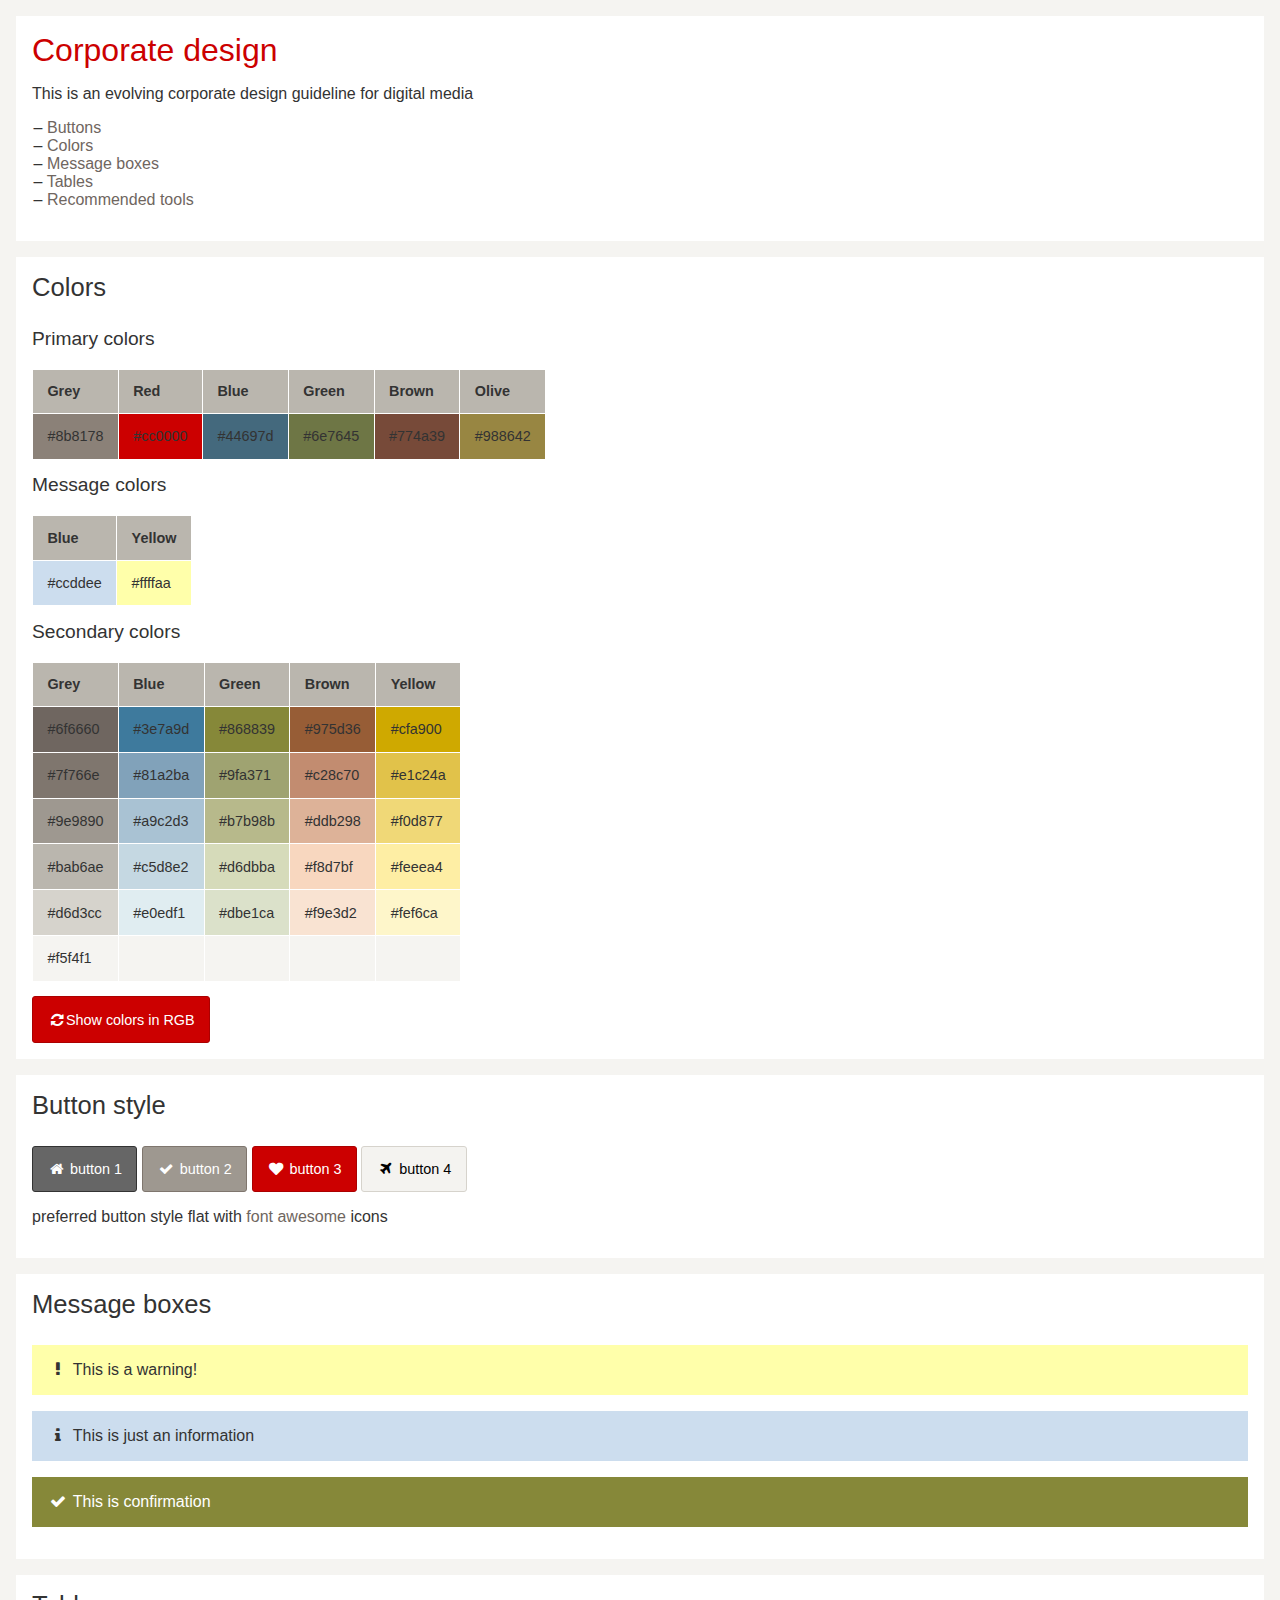
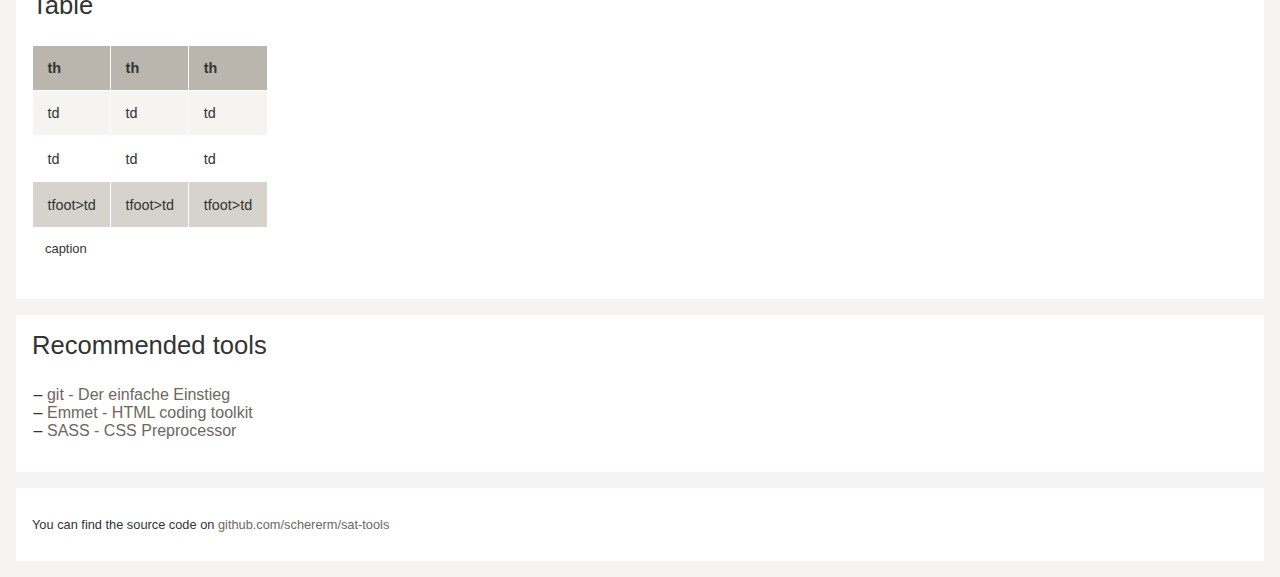
==== commit 4a006337: "added icons to msg boxes" ====
--- a/index.html
+++ b/index.html
@@ -135,9 +135,9 @@
 <!--Message boxes-->
         <section>
             <h2 id="message-boxes">Message boxes</h2>
-            <div class="box box-error">This is a warning!</div>
-            <div class="box box-info">This is just an information</div>
-            <div class="box box-confirm"><i class="fa fa-check fa-fw"></i> This is confirmation</div>
+            <div class="box box-error"><i class="fa fa-exclamation fa-fw"></i> This is a warning!</div>
+            <div class="box box-info"><i class="fa fa-info fa-fw">   </i> This is just an information</div>
+            <div class="box box-confirm"><i class="fa fa-check fa-fw">   </i> This is confirmation</div>
         </section>
 <!--Tables        -->
         <section>
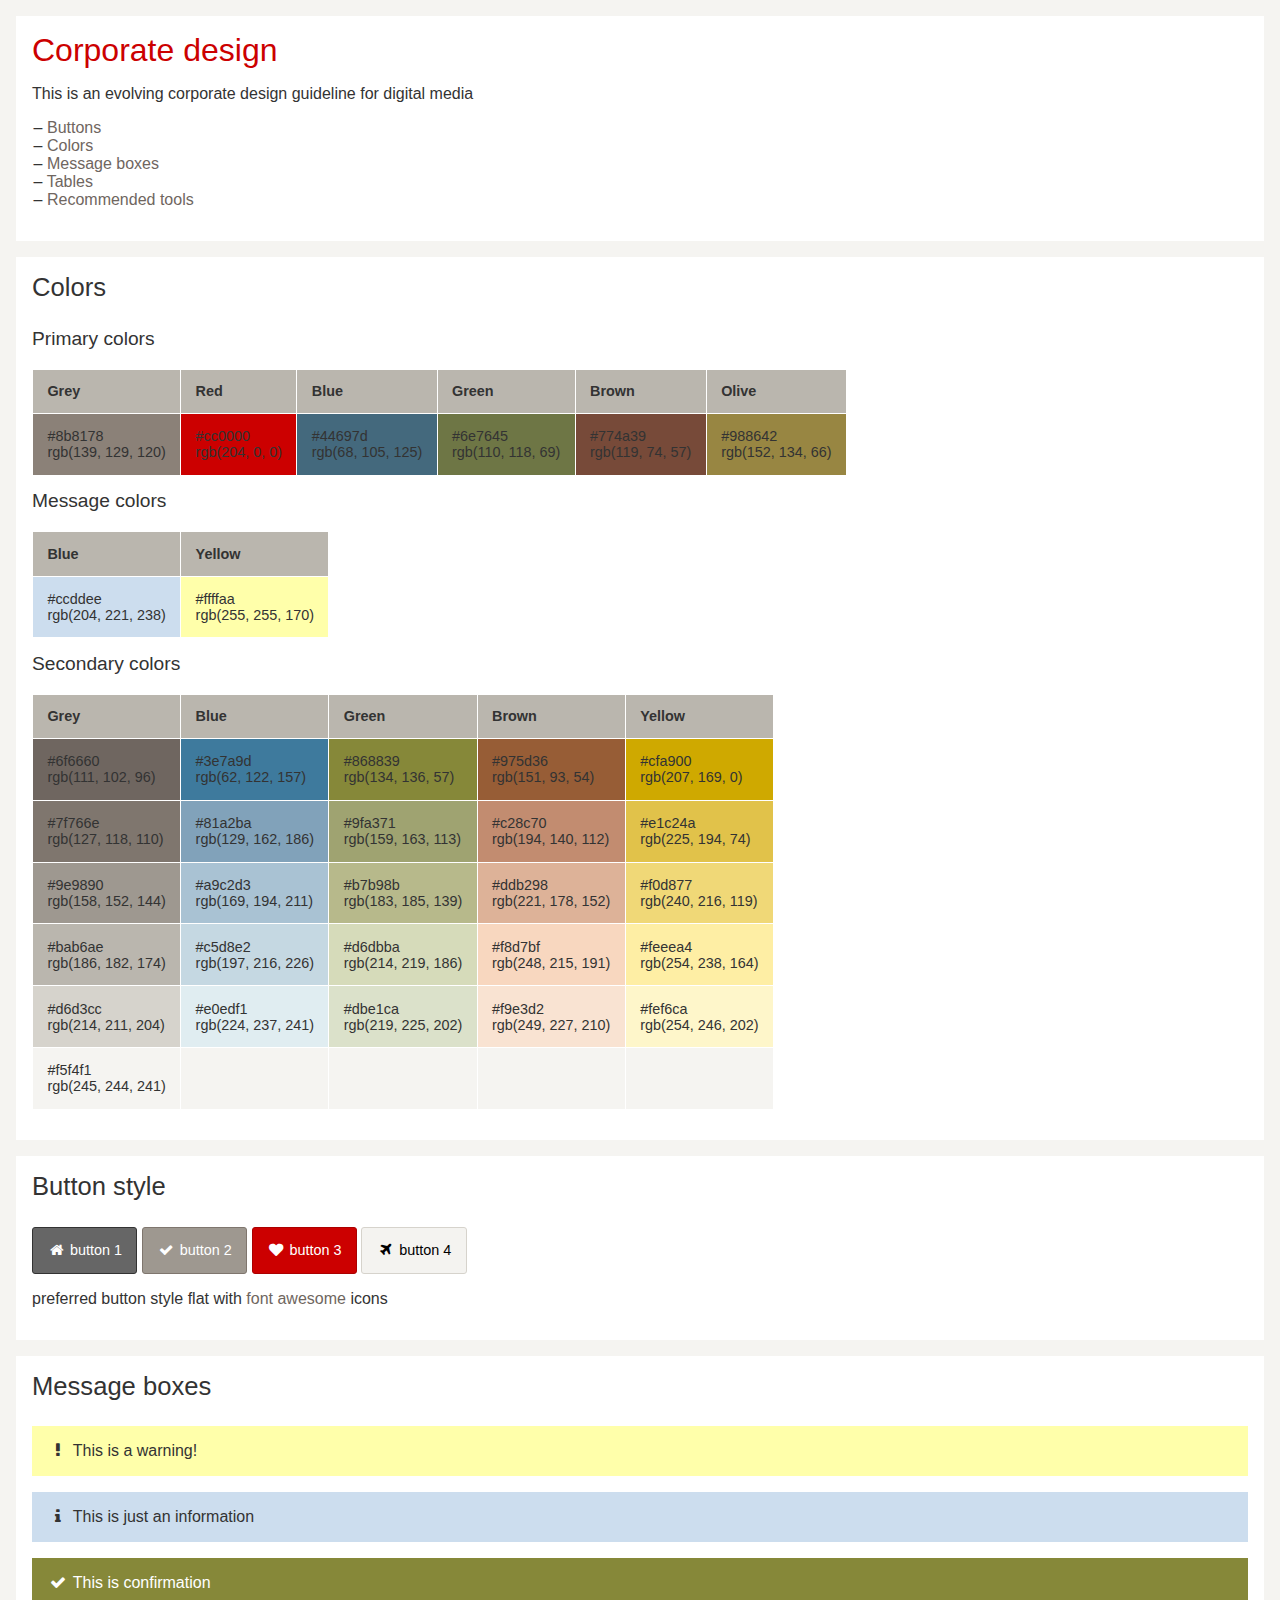
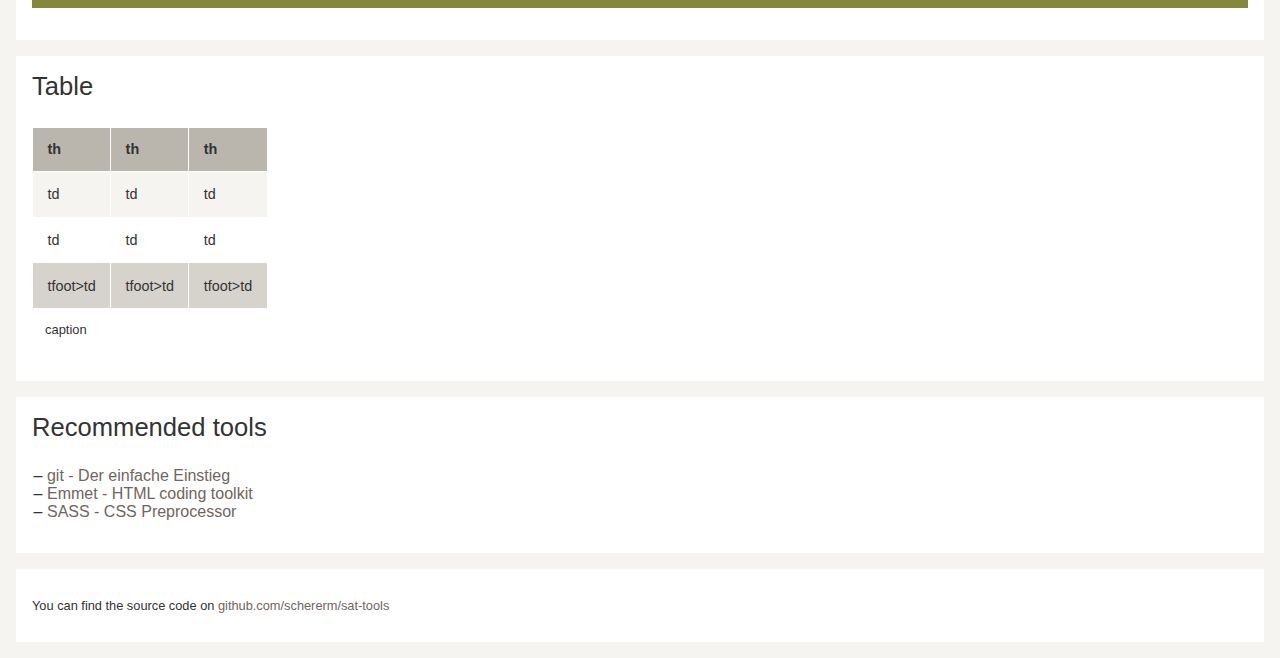
==== commit 75a80c4d: "removed color convert button / display hex and rgb" ====
--- a/index.html
+++ b/index.html
@@ -34,6 +34,7 @@
             <h3>Primary colors</h3>
             <table border="0" cellspacing="0">
 
+
                 <tr>
                     <th>Grey</th>
                     <th>Red</th>
@@ -44,13 +45,14 @@
                 </tr>
 
                 <tr>
-                    <td style="background:#8b8178">#8b8178</td>
-                    <td style="background:#cc0000">#cc0000</td>
-                    <td style="background:#44697d">#44697d</td>
-                    <td style="background:#6e7645">#6e7645</td>
-                    <td style="background:#774a39">#774a39</td>
-                    <td style="background:#988642">#988642</td>
+                    <td style="background:#8b8178">#8b8178<br>rgb(139, 129, 120)</td>
+                    <td style="background:#cc0000">#cc0000<br>rgb(204, 0, 0)</td>
+                    <td style="background:#44697d">#44697d<br>rgb(68, 105, 125)</td>
+                    <td style="background:#6e7645">#6e7645<br>rgb(110, 118, 69)</td>
+                    <td style="background:#774a39">#774a39<br>rgb(119, 74, 57)</td>
+                    <td style="background:#988642">#988642<br>rgb(152, 134, 66)</td>
                 </tr>
+
             </table>
 
                         <h3>Message colors</h3>
@@ -61,8 +63,8 @@
                     <th>Yellow</th>
                 </tr>
                 <tr>
-                    <td style="background:#ccddee">#ccddee</td>
-                    <td style="background:#ffffaa">#ffffaa</td>
+                    <td style="background:#ccddee">#ccddee<br>rgb(204, 221, 238)</td>
+                    <td style="background:#ffffaa">#ffffaa<br>rgb(255, 255, 170)</td>
                 </tr>
             </table>
             <h3>Secondary colors</h3>
@@ -75,50 +77,48 @@
                     <th>Yellow</th>
                 </tr>
                 <tr>
-                    <td style="background:#6f6660">#6f6660</td>
-                    <td style="background:#3e7a9d">#3e7a9d</td>
-                    <td style="background:#868839">#868839</td>
-                    <td style="background:#975d36">#975d36</td>
-                    <td style="background:#cfa900">#cfa900</td>
+                    <td style="background:#6f6660">#6f6660<br>rgb(111, 102, 96)</td>
+                    <td style="background:#3e7a9d">#3e7a9d<br>rgb(62, 122, 157)</td>
+                    <td style="background:#868839">#868839<br>rgb(134, 136, 57)</td>
+                    <td style="background:#975d36">#975d36<br>rgb(151, 93, 54)</td>
+                    <td style="background:#cfa900">#cfa900<br>rgb(207, 169, 0)</td>
                 </tr>
                 <tr>
-                    <td style="background:#7f766e">#7f766e</td>
-                    <td style="background:#81a2ba">#81a2ba</td>
-                    <td style="background:#9fa371">#9fa371</td>
-                    <td style="background:#c28c70">#c28c70</td>
-                    <td style="background:#e1c24a">#e1c24a</td>
+                    <td style="background:#7f766e">#7f766e<br>rgb(127, 118, 110)</td>
+                    <td style="background:#81a2ba">#81a2ba<br>rgb(129, 162, 186)</td>
+                    <td style="background:#9fa371">#9fa371<br>rgb(159, 163, 113)</td>
+                    <td style="background:#c28c70">#c28c70<br>rgb(194, 140, 112)</td>
+                    <td style="background:#e1c24a">#e1c24a<br>rgb(225, 194, 74)</td>
                 </tr>
                 <tr>
-                    <td style="background:#9e9890">#9e9890</td>
-                    <td style="background:#a9c2d3">#a9c2d3</td>
-                    <td style="background:#b7b98b">#b7b98b</td>
-                    <td style="background:#ddb298">#ddb298</td>
-                    <td style="background:#f0d877">#f0d877</td>
+                    <td style="background:#9e9890">#9e9890<br>rgb(158, 152, 144)</td>
+                    <td style="background:#a9c2d3">#a9c2d3<br>rgb(169, 194, 211)</td>
+                    <td style="background:#b7b98b">#b7b98b<br>rgb(183, 185, 139)</td>
+                    <td style="background:#ddb298">#ddb298<br>rgb(221, 178, 152)</td>
+                    <td style="background:#f0d877">#f0d877<br>rgb(240, 216, 119)</td>
                 </tr>
                 <tr>
-                    <td style="background:#bab6ae">#bab6ae</td>
-                    <td style="background:#c5d8e2">#c5d8e2</td>
-                    <td style="background:#d6dbba">#d6dbba</td>
-                    <td style="background:#f8d7bf">#f8d7bf</td>
-                    <td style="background:#feeea4">#feeea4</td>
+                    <td style="background:#bab6ae">#bab6ae<br>rgb(186, 182, 174)</td>
+                    <td style="background:#c5d8e2">#c5d8e2<br>rgb(197, 216, 226)</td>
+                    <td style="background:#d6dbba">#d6dbba<br>rgb(214, 219, 186)</td>
+                    <td style="background:#f8d7bf">#f8d7bf<br>rgb(248, 215, 191)</td>
+                    <td style="background:#feeea4">#feeea4<br>rgb(254, 238, 164)</td>
                 </tr>
                 <tr>
-                    <td style="background:#d6d3cc">#d6d3cc</td>
-                    <td style="background:#e0edf1">#e0edf1</td>
-                    <td style="background:#dbe1ca">#dbe1ca</td>
-                    <td style="background:#f9e3d2">#f9e3d2</td>
-                    <td style="background:#fef6ca">#fef6ca</td>
+                    <td style="background:#d6d3cc">#d6d3cc<br>rgb(214, 211, 204)</td>
+                    <td style="background:#e0edf1">#e0edf1<br>rgb(224, 237, 241)</td>
+                    <td style="background:#dbe1ca">#dbe1ca<br>rgb(219, 225, 202)</td>
+                    <td style="background:#f9e3d2">#f9e3d2<br>rgb(249, 227, 210)</td>
+                    <td style="background:#fef6ca">#fef6ca<br>rgb(254, 246, 202)</td>
                 </tr>
                 <tr>
-                    <td style="background:#f5f4f1">#f5f4f1</td>
+                    <td style="background:#f5f4f1">#f5f4f1<br>rgb(245, 244, 241)</td>
                     <td></td>
                     <td></td>
                     <td></td>
                     <td></td>
                 </tr>
             </table>
-            <button class="view-rgb sat-btn-3"><i class="fa fa-refresh fa-fw"></i>Show colors in RGB</button>
-            <button class="view-hex sat-btn-3"><i class="fa fa-refresh fa-fw"></i>Show colors in HEX</button>
         </section>
 
 <!-- Buttons        -->
--- a/css/sat.css
+++ b/css/sat.css
@@ -1,5 +1,5 @@
 @charset "UTF-8";
-/* line 1, C:/Users/xmsc/htdocs/sat-intranet/cd/css/sat.sass */
+/* line 2, C:/Users/xmsc/htdocs/sat-intranet/cd/css/sat.sass */
 body {
   margin: 0;
   font-family: Arial, Helvetica, sans-serif;
@@ -7,47 +7,47 @@
   color: #333;
   background-color: #f5f4f1; }
 
-/* line 8, C:/Users/xmsc/htdocs/sat-intranet/cd/css/sat.sass */
+/* line 9, C:/Users/xmsc/htdocs/sat-intranet/cd/css/sat.sass */
 a {
   color: #6f6660;
   text-decoration: none; }
-  /* line 11, C:/Users/xmsc/htdocs/sat-intranet/cd/css/sat.sass */
+  /* line 12, C:/Users/xmsc/htdocs/sat-intranet/cd/css/sat.sass */
   a:hover {
     color: #cc0000; }
 
-/* line 14, C:/Users/xmsc/htdocs/sat-intranet/cd/css/sat.sass */
+/* line 15, C:/Users/xmsc/htdocs/sat-intranet/cd/css/sat.sass */
 h1 {
   font-size: 2em;
   color: #cc0000;
   font-weight: normal;
   margin: 0; }
-  /* line 19, C:/Users/xmsc/htdocs/sat-intranet/cd/css/sat.sass */
+  /* line 20, C:/Users/xmsc/htdocs/sat-intranet/cd/css/sat.sass */
   h1 a {
     color: #cc0000;
     text-decoration: none; }
 
-/* line 23, C:/Users/xmsc/htdocs/sat-intranet/cd/css/sat.sass */
+/* line 24, C:/Users/xmsc/htdocs/sat-intranet/cd/css/sat.sass */
 h2 {
   font-size: 1.6em;
   font-weight: normal;
   margin: 0 0 1em 0; }
 
-/* line 27, C:/Users/xmsc/htdocs/sat-intranet/cd/css/sat.sass */
+/* line 28, C:/Users/xmsc/htdocs/sat-intranet/cd/css/sat.sass */
 h3 {
   font-size: 1.2em;
   font-weight: normal;
   margin: 0 0 1em 0; }
 
-/* line 32, C:/Users/xmsc/htdocs/sat-intranet/cd/css/sat.sass */
+/* line 33, C:/Users/xmsc/htdocs/sat-intranet/cd/css/sat.sass */
 .txt-small {
   font-size: 0.8em; }
 
-/* line 35, C:/Users/xmsc/htdocs/sat-intranet/cd/css/sat.sass */
+/* line 36, C:/Users/xmsc/htdocs/sat-intranet/cd/css/sat.sass */
 ul {
   margin-bottom: 1em;
   list-style: none;
   padding-left: 1em; }
-  /* line 39, C:/Users/xmsc/htdocs/sat-intranet/cd/css/sat.sass */
+  /* line 40, C:/Users/xmsc/htdocs/sat-intranet/cd/css/sat.sass */
   ul li:before {
     content: "– "; }
   /* line 42, C:/Users/xmsc/htdocs/sat-intranet/cd/css/sat.sass */
@@ -60,20 +60,20 @@
   padding: 1em;
   background-color: #fff; }
 
-/* line 50, C:/Users/xmsc/htdocs/sat-intranet/cd/css/sat.sass */
+/* line 51, C:/Users/xmsc/htdocs/sat-intranet/cd/css/sat.sass */
 table {
   font-size: 0.9em;
   display: table;
   border-collapse: collapse;
   border-spacing: 0;
   margin-bottom: 1em; }
-  /* line 56, C:/Users/xmsc/htdocs/sat-intranet/cd/css/sat.sass */
+  /* line 57, C:/Users/xmsc/htdocs/sat-intranet/cd/css/sat.sass */
   table caption {
     caption-side: bottom;
     text-align: left;
     padding: 1em;
     font-size: 0.9em; }
-  /* line 69, C:/Users/xmsc/htdocs/sat-intranet/cd/css/sat.sass */
+  /* line 70, C:/Users/xmsc/htdocs/sat-intranet/cd/css/sat.sass */
   table tr th {
     background-color: #bab6ae;
     padding: 1em;
@@ -81,20 +81,20 @@
     height: 1em;
     text-align: left;
     border: 1px solid white; }
-  /* line 76, C:/Users/xmsc/htdocs/sat-intranet/cd/css/sat.sass */
+  /* line 77, C:/Users/xmsc/htdocs/sat-intranet/cd/css/sat.sass */
   table tr td {
     text-align: left;
     padding: 1em;
     vertical-align: top;
     border: 1px solid white; }
-  /* line 82, C:/Users/xmsc/htdocs/sat-intranet/cd/css/sat.sass */
+  /* line 84, C:/Users/xmsc/htdocs/sat-intranet/cd/css/sat.sass */
   table tr:nth-child(odd) {
     background-color: #f5f4f1; }
-  /* line 86, C:/Users/xmsc/htdocs/sat-intranet/cd/css/sat.sass */
+  /* line 88, C:/Users/xmsc/htdocs/sat-intranet/cd/css/sat.sass */
   table tfoot td {
     background-color: #d6d3cc; }
 
-/* line 91, C:/Users/xmsc/htdocs/sat-intranet/cd/css/sat.sass */
+/* line 94, C:/Users/xmsc/htdocs/sat-intranet/cd/css/sat.sass */
 button {
   color: #333;
   font-size: 0.9em;
@@ -102,71 +102,71 @@
   padding: 1em;
   border-radius: 3px;
   margin: 0; }
-  /* line 98, C:/Users/xmsc/htdocs/sat-intranet/cd/css/sat.sass */
+  /* line 101, C:/Users/xmsc/htdocs/sat-intranet/cd/css/sat.sass */
   button:hover {
     /*cursor:pointer; */ }
 
-/* line 101, C:/Users/xmsc/htdocs/sat-intranet/cd/css/sat.sass */
+/* line 104, C:/Users/xmsc/htdocs/sat-intranet/cd/css/sat.sass */
 .sat-btn-1 {
   background-color: #666666;
   border: 1px solid #333333;
   color: #ffffff; }
-  /* line 105, C:/Users/xmsc/htdocs/sat-intranet/cd/css/sat.sass */
+  /* line 108, C:/Users/xmsc/htdocs/sat-intranet/cd/css/sat.sass */
   .sat-btn-1:hover {
     background-color: #333333;
     border: 1px solid #333333;
     color: #ffffff; }
 
-/* line 110, C:/Users/xmsc/htdocs/sat-intranet/cd/css/sat.sass */
+/* line 113, C:/Users/xmsc/htdocs/sat-intranet/cd/css/sat.sass */
 .sat-btn-2 {
   background-color: #9e9890;
   border: 1px solid #7f766e;
   color: #ffffff; }
-  /* line 114, C:/Users/xmsc/htdocs/sat-intranet/cd/css/sat.sass */
+  /* line 117, C:/Users/xmsc/htdocs/sat-intranet/cd/css/sat.sass */
   .sat-btn-2:hover {
     background-color: #7f766e;
     border: 1px solid #7f766e;
     color: #ffffff; }
 
-/* line 119, C:/Users/xmsc/htdocs/sat-intranet/cd/css/sat.sass */
+/* line 122, C:/Users/xmsc/htdocs/sat-intranet/cd/css/sat.sass */
 .sat-btn-3 {
   background-color: #cc0000;
   border: 1px solid #ab0000;
   color: #ffffff; }
-  /* line 123, C:/Users/xmsc/htdocs/sat-intranet/cd/css/sat.sass */
+  /* line 126, C:/Users/xmsc/htdocs/sat-intranet/cd/css/sat.sass */
   .sat-btn-3:hover {
     background-color: #ab0000;
     border: 1px solid #ab0000;
     color: #ffffff; }
 
-/* line 128, C:/Users/xmsc/htdocs/sat-intranet/cd/css/sat.sass */
+/* line 131, C:/Users/xmsc/htdocs/sat-intranet/cd/css/sat.sass */
 .sat-btn-4 {
   background-color: #f4f3f0;
   border: 1px solid #d6d3cc;
   color: #000000; }
-  /* line 132, C:/Users/xmsc/htdocs/sat-intranet/cd/css/sat.sass */
+  /* line 135, C:/Users/xmsc/htdocs/sat-intranet/cd/css/sat.sass */
   .sat-btn-4:hover {
     background-color: #d6d3cc;
     border: 1px solid #d6d3cc;
     color: #000000; }
 
-/* line 137, C:/Users/xmsc/htdocs/sat-intranet/cd/css/sat.sass */
+/* line 141, C:/Users/xmsc/htdocs/sat-intranet/cd/css/sat.sass */
 .box {
   padding: 1em;
   margin: 1em 0; }
-  /* line 140, C:/Users/xmsc/htdocs/sat-intranet/cd/css/sat.sass */
+  /* line 144, C:/Users/xmsc/htdocs/sat-intranet/cd/css/sat.sass */
   .box.box-error {
     background-color: #ffffaa; }
-  /* line 142, C:/Users/xmsc/htdocs/sat-intranet/cd/css/sat.sass */
+  /* line 146, C:/Users/xmsc/htdocs/sat-intranet/cd/css/sat.sass */
   .box.box-info {
     background-color: #ccddee; }
-  /* line 144, C:/Users/xmsc/htdocs/sat-intranet/cd/css/sat.sass */
+  /* line 148, C:/Users/xmsc/htdocs/sat-intranet/cd/css/sat.sass */
   .box.box-confirm {
     background-color: #868839;
     color: #fff; }
 
 /* site button ------------------------------ */
-/* line 151, C:/Users/xmsc/htdocs/sat-intranet/cd/css/sat.sass */
+/* line 155, C:/Users/xmsc/htdocs/sat-intranet/cd/css/sat.sass */
 button.view-hex {
   display: none; }
 
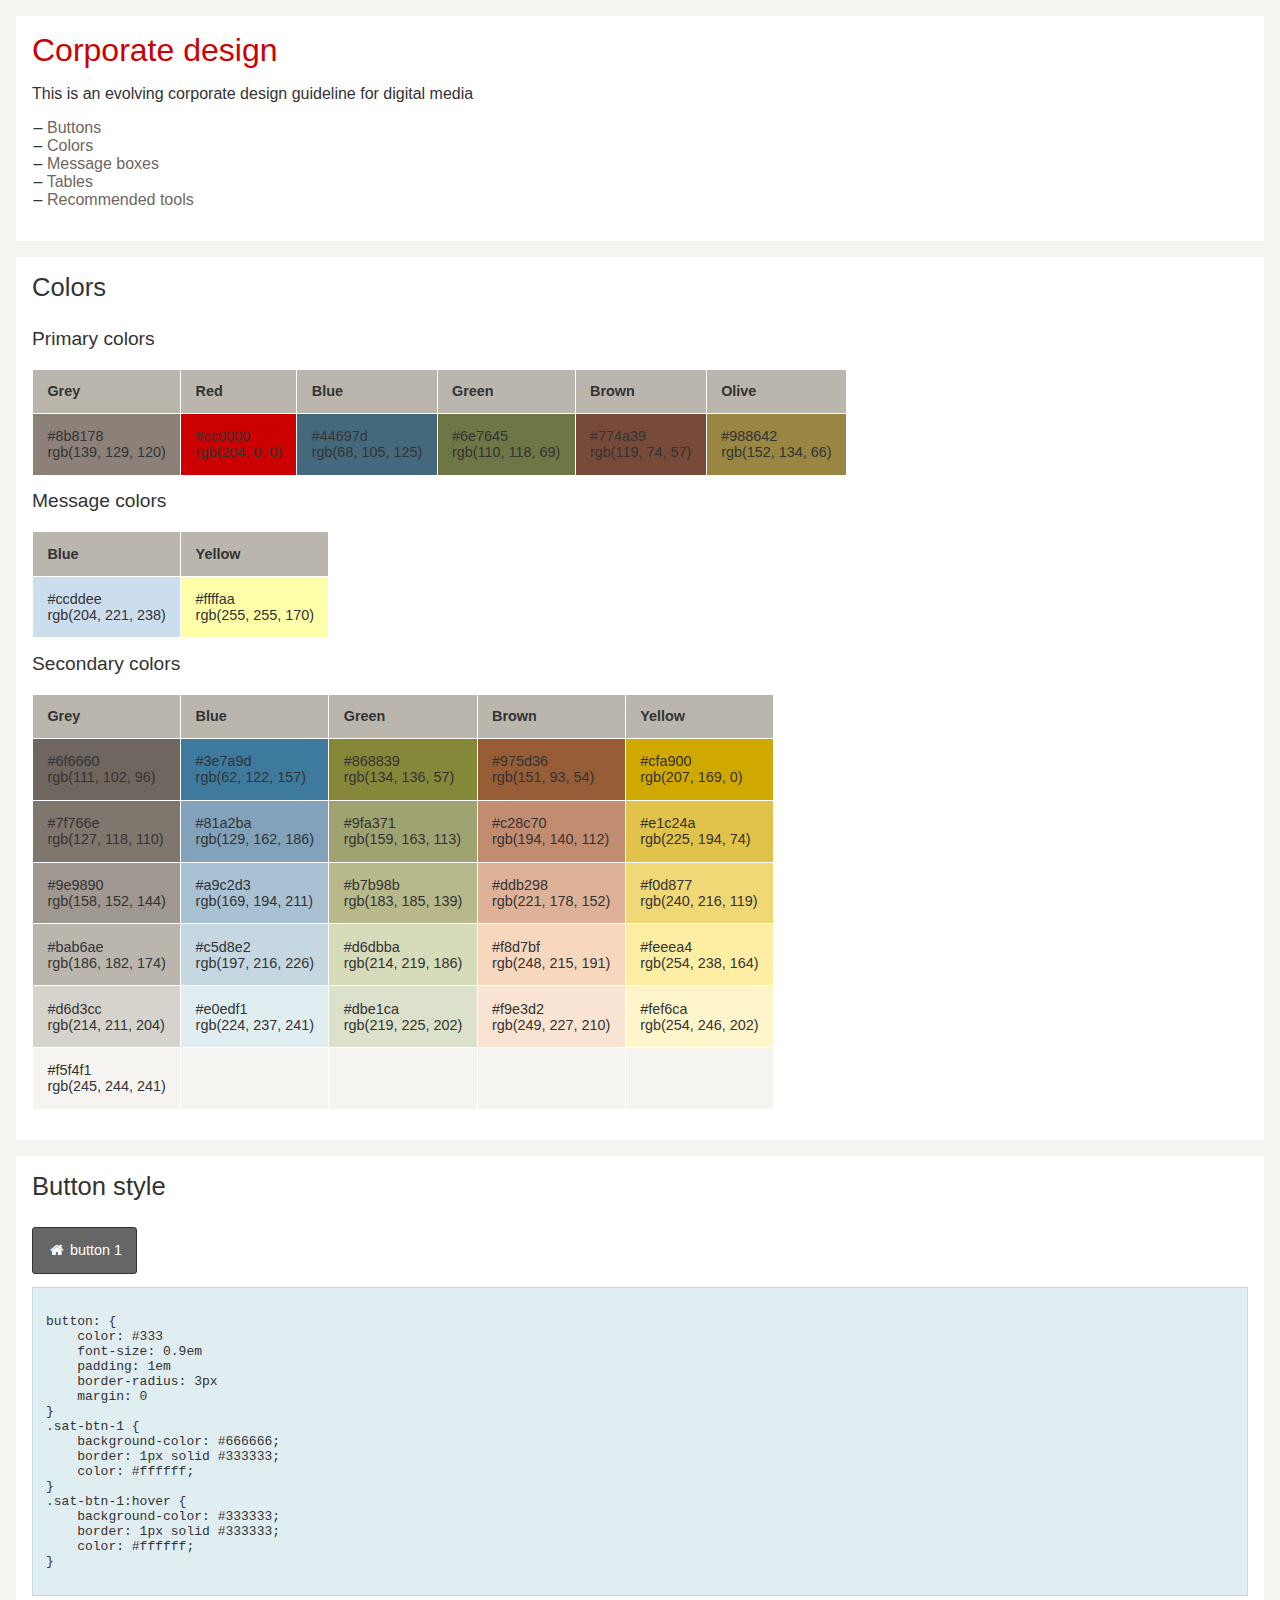
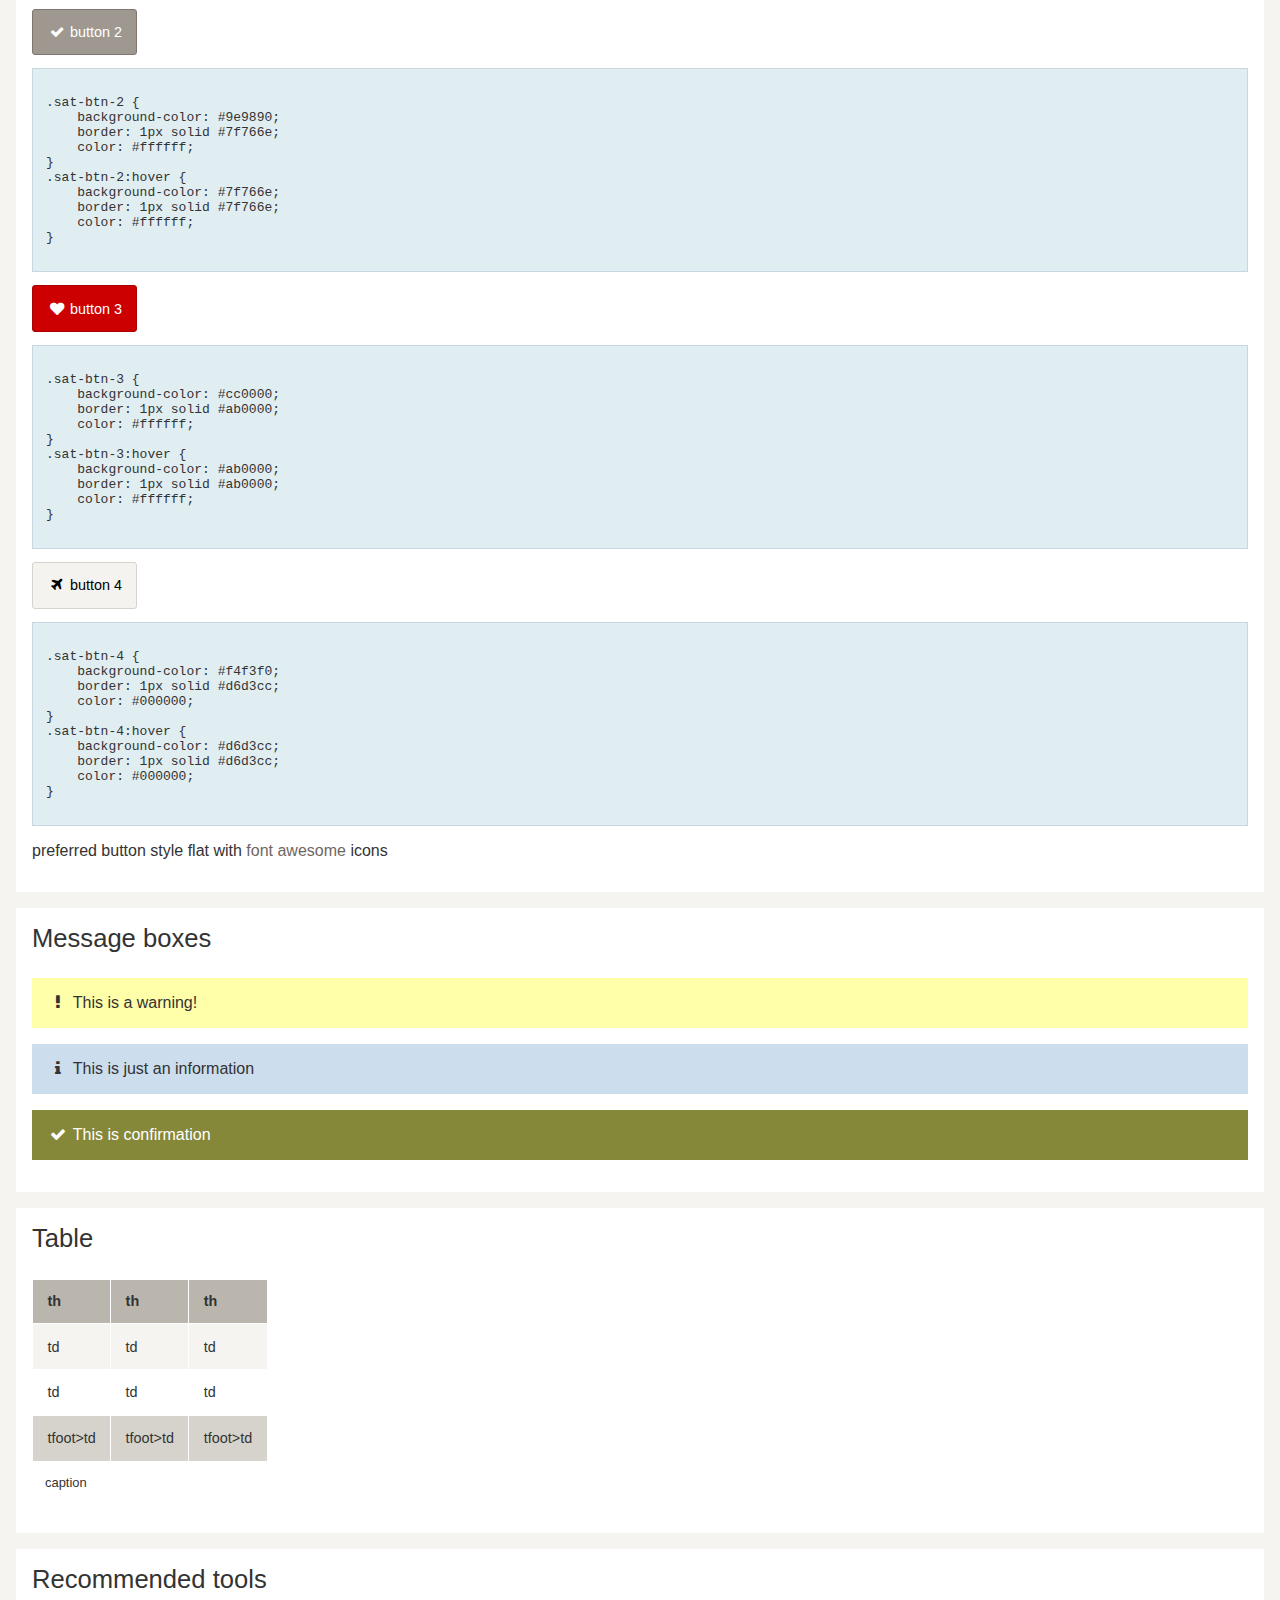
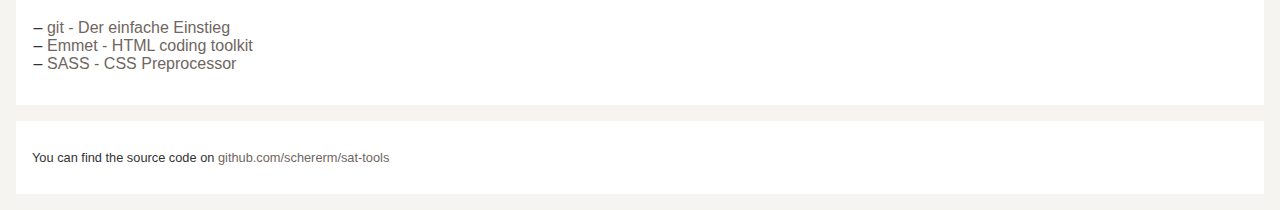
==== commit ca86ba50: "added button code" ====
--- a/index.html
+++ b/index.html
@@ -125,9 +125,67 @@
         <section>
             <h2 id="buttons">Button style</h2>
             <button class="sat-btn-1"><i class="fa fa-home fa-fw"></i> button 1</button>
+            <code>
+<pre>button: {
+    color: #333
+    font-size: 0.9em
+    padding: 1em
+    border-radius: 3px
+    margin: 0
+}
+.sat-btn-1 {
+    background-color: #666666;
+    border: 1px solid #333333;
+    color: #ffffff;
+}
+.sat-btn-1:hover {
+    background-color: #333333;
+    border: 1px solid #333333;
+    color: #ffffff;
+}</pre>
+            </code>
+
             <button class="sat-btn-2"><i class="fa fa-check fa-fw"></i> button 2</button>
+            <code>
+<pre>.sat-btn-2 {
+    background-color: #9e9890;
+    border: 1px solid #7f766e;
+    color: #ffffff;
+}
+.sat-btn-2:hover {
+    background-color: #7f766e;
+    border: 1px solid #7f766e;
+    color: #ffffff;
+}</pre>
+            </code>
             <button class="sat-btn-3"><i class="fa fa-heart fa-fw"></i> button 3</button>
+            <code>
+<pre>.sat-btn-3 {
+    background-color: #cc0000;
+    border: 1px solid #ab0000;
+    color: #ffffff;
+}
+.sat-btn-3:hover {
+    background-color: #ab0000;
+    border: 1px solid #ab0000;
+    color: #ffffff;
+}</pre>
+            </code>
+
             <button class="sat-btn-4"><i class="fa fa-plane fa-fw"></i> button 4</button>
+            <code>
+
+<pre>.sat-btn-4 {
+    background-color: #f4f3f0;
+    border: 1px solid #d6d3cc;
+    color: #000000;
+}
+.sat-btn-4:hover {
+    background-color: #d6d3cc;
+    border: 1px solid #d6d3cc;
+    color: #000000;
+}</pre>
+            </code>
             <p>preferred button style flat with <a href="http://fortawesome.github.io/Font-Awesome/icons/">font awesome</a> icons</p>
         </section>
 
--- a/css/sat.css
+++ b/css/sat.css
@@ -1,5 +1,5 @@
 @charset "UTF-8";
-/* line 2, C:/Users/xmsc/htdocs/sat-intranet/cd/css/sat.sass */
+/* line 2, C:/Users/xmsc/htdocs/cd/css/sat.sass */
 body {
   margin: 0;
   font-family: Arial, Helvetica, sans-serif;
@@ -7,73 +7,81 @@
   color: #333;
   background-color: #f5f4f1; }
 
-/* line 9, C:/Users/xmsc/htdocs/sat-intranet/cd/css/sat.sass */
+/* line 9, C:/Users/xmsc/htdocs/cd/css/sat.sass */
 a {
   color: #6f6660;
   text-decoration: none; }
-  /* line 12, C:/Users/xmsc/htdocs/sat-intranet/cd/css/sat.sass */
+  /* line 12, C:/Users/xmsc/htdocs/cd/css/sat.sass */
   a:hover {
     color: #cc0000; }
 
-/* line 15, C:/Users/xmsc/htdocs/sat-intranet/cd/css/sat.sass */
+/* line 15, C:/Users/xmsc/htdocs/cd/css/sat.sass */
 h1 {
   font-size: 2em;
   color: #cc0000;
   font-weight: normal;
   margin: 0; }
-  /* line 20, C:/Users/xmsc/htdocs/sat-intranet/cd/css/sat.sass */
+  /* line 20, C:/Users/xmsc/htdocs/cd/css/sat.sass */
   h1 a {
     color: #cc0000;
     text-decoration: none; }
 
-/* line 24, C:/Users/xmsc/htdocs/sat-intranet/cd/css/sat.sass */
+/* line 24, C:/Users/xmsc/htdocs/cd/css/sat.sass */
 h2 {
   font-size: 1.6em;
   font-weight: normal;
   margin: 0 0 1em 0; }
 
-/* line 28, C:/Users/xmsc/htdocs/sat-intranet/cd/css/sat.sass */
+/* line 28, C:/Users/xmsc/htdocs/cd/css/sat.sass */
 h3 {
   font-size: 1.2em;
   font-weight: normal;
   margin: 0 0 1em 0; }
 
-/* line 33, C:/Users/xmsc/htdocs/sat-intranet/cd/css/sat.sass */
+/* line 33, C:/Users/xmsc/htdocs/cd/css/sat.sass */
 .txt-small {
   font-size: 0.8em; }
 
-/* line 36, C:/Users/xmsc/htdocs/sat-intranet/cd/css/sat.sass */
+/* line 36, C:/Users/xmsc/htdocs/cd/css/sat.sass */
+code {
+  display: block;
+  background-color: #e0edf1;
+  border: 1px solid #c5d8e2;
+  padding: 1em;
+  margin: 1em 0; }
+
+/* line 43, C:/Users/xmsc/htdocs/cd/css/sat.sass */
 ul {
   margin-bottom: 1em;
   list-style: none;
   padding-left: 1em; }
-  /* line 40, C:/Users/xmsc/htdocs/sat-intranet/cd/css/sat.sass */
+  /* line 47, C:/Users/xmsc/htdocs/cd/css/sat.sass */
   ul li:before {
     content: "– "; }
-  /* line 42, C:/Users/xmsc/htdocs/sat-intranet/cd/css/sat.sass */
+  /* line 49, C:/Users/xmsc/htdocs/cd/css/sat.sass */
   ul li {
     text-indent: -0.9em; }
 
-/* line 45, C:/Users/xmsc/htdocs/sat-intranet/cd/css/sat.sass */
+/* line 52, C:/Users/xmsc/htdocs/cd/css/sat.sass */
 section {
   margin: 1em;
   padding: 1em;
   background-color: #fff; }
 
-/* line 51, C:/Users/xmsc/htdocs/sat-intranet/cd/css/sat.sass */
+/* line 58, C:/Users/xmsc/htdocs/cd/css/sat.sass */
 table {
   font-size: 0.9em;
   display: table;
   border-collapse: collapse;
   border-spacing: 0;
   margin-bottom: 1em; }
-  /* line 57, C:/Users/xmsc/htdocs/sat-intranet/cd/css/sat.sass */
+  /* line 64, C:/Users/xmsc/htdocs/cd/css/sat.sass */
   table caption {
     caption-side: bottom;
     text-align: left;
     padding: 1em;
     font-size: 0.9em; }
-  /* line 70, C:/Users/xmsc/htdocs/sat-intranet/cd/css/sat.sass */
+  /* line 77, C:/Users/xmsc/htdocs/cd/css/sat.sass */
   table tr th {
     background-color: #bab6ae;
     padding: 1em;
@@ -81,92 +89,91 @@
     height: 1em;
     text-align: left;
     border: 1px solid white; }
-  /* line 77, C:/Users/xmsc/htdocs/sat-intranet/cd/css/sat.sass */
+  /* line 84, C:/Users/xmsc/htdocs/cd/css/sat.sass */
   table tr td {
     text-align: left;
     padding: 1em;
     vertical-align: top;
     border: 1px solid white; }
-  /* line 84, C:/Users/xmsc/htdocs/sat-intranet/cd/css/sat.sass */
+  /* line 91, C:/Users/xmsc/htdocs/cd/css/sat.sass */
   table tr:nth-child(odd) {
     background-color: #f5f4f1; }
-  /* line 88, C:/Users/xmsc/htdocs/sat-intranet/cd/css/sat.sass */
+  /* line 95, C:/Users/xmsc/htdocs/cd/css/sat.sass */
   table tfoot td {
     background-color: #d6d3cc; }
 
-/* line 94, C:/Users/xmsc/htdocs/sat-intranet/cd/css/sat.sass */
+/* line 101, C:/Users/xmsc/htdocs/cd/css/sat.sass */
 button {
   color: #333;
   font-size: 0.9em;
-  background: #7f766e;
   padding: 1em;
   border-radius: 3px;
   margin: 0; }
-  /* line 101, C:/Users/xmsc/htdocs/sat-intranet/cd/css/sat.sass */
+  /* line 107, C:/Users/xmsc/htdocs/cd/css/sat.sass */
   button:hover {
     /*cursor:pointer; */ }
 
-/* line 104, C:/Users/xmsc/htdocs/sat-intranet/cd/css/sat.sass */
+/* line 110, C:/Users/xmsc/htdocs/cd/css/sat.sass */
 .sat-btn-1 {
   background-color: #666666;
   border: 1px solid #333333;
   color: #ffffff; }
-  /* line 108, C:/Users/xmsc/htdocs/sat-intranet/cd/css/sat.sass */
+  /* line 114, C:/Users/xmsc/htdocs/cd/css/sat.sass */
   .sat-btn-1:hover {
     background-color: #333333;
     border: 1px solid #333333;
     color: #ffffff; }
 
-/* line 113, C:/Users/xmsc/htdocs/sat-intranet/cd/css/sat.sass */
+/* line 119, C:/Users/xmsc/htdocs/cd/css/sat.sass */
 .sat-btn-2 {
   background-color: #9e9890;
   border: 1px solid #7f766e;
   color: #ffffff; }
-  /* line 117, C:/Users/xmsc/htdocs/sat-intranet/cd/css/sat.sass */
+  /* line 123, C:/Users/xmsc/htdocs/cd/css/sat.sass */
   .sat-btn-2:hover {
     background-color: #7f766e;
     border: 1px solid #7f766e;
     color: #ffffff; }
 
-/* line 122, C:/Users/xmsc/htdocs/sat-intranet/cd/css/sat.sass */
+/* line 128, C:/Users/xmsc/htdocs/cd/css/sat.sass */
 .sat-btn-3 {
   background-color: #cc0000;
   border: 1px solid #ab0000;
   color: #ffffff; }
-  /* line 126, C:/Users/xmsc/htdocs/sat-intranet/cd/css/sat.sass */
+  /* line 132, C:/Users/xmsc/htdocs/cd/css/sat.sass */
   .sat-btn-3:hover {
     background-color: #ab0000;
     border: 1px solid #ab0000;
     color: #ffffff; }
 
-/* line 131, C:/Users/xmsc/htdocs/sat-intranet/cd/css/sat.sass */
+/* line 137, C:/Users/xmsc/htdocs/cd/css/sat.sass */
 .sat-btn-4 {
   background-color: #f4f3f0;
   border: 1px solid #d6d3cc;
   color: #000000; }
-  /* line 135, C:/Users/xmsc/htdocs/sat-intranet/cd/css/sat.sass */
+  /* line 141, C:/Users/xmsc/htdocs/cd/css/sat.sass */
   .sat-btn-4:hover {
     background-color: #d6d3cc;
     border: 1px solid #d6d3cc;
     color: #000000; }
 
-/* line 141, C:/Users/xmsc/htdocs/sat-intranet/cd/css/sat.sass */
+/* line 147, C:/Users/xmsc/htdocs/cd/css/sat.sass */
 .box {
   padding: 1em;
   margin: 1em 0; }
-  /* line 144, C:/Users/xmsc/htdocs/sat-intranet/cd/css/sat.sass */
+  /* line 150, C:/Users/xmsc/htdocs/cd/css/sat.sass */
   .box.box-error {
     background-color: #ffffaa; }
-  /* line 146, C:/Users/xmsc/htdocs/sat-intranet/cd/css/sat.sass */
+  /* line 152, C:/Users/xmsc/htdocs/cd/css/sat.sass */
   .box.box-info {
     background-color: #ccddee; }
-  /* line 148, C:/Users/xmsc/htdocs/sat-intranet/cd/css/sat.sass */
+  /* line 154, C:/Users/xmsc/htdocs/cd/css/sat.sass */
   .box.box-confirm {
     background-color: #868839;
     color: #fff; }
 
 /* site button ------------------------------ */
-/* line 155, C:/Users/xmsc/htdocs/sat-intranet/cd/css/sat.sass */
+/* line 161, C:/Users/xmsc/htdocs/cd/css/sat.sass */
 button.view-hex {
   display: none; }
 
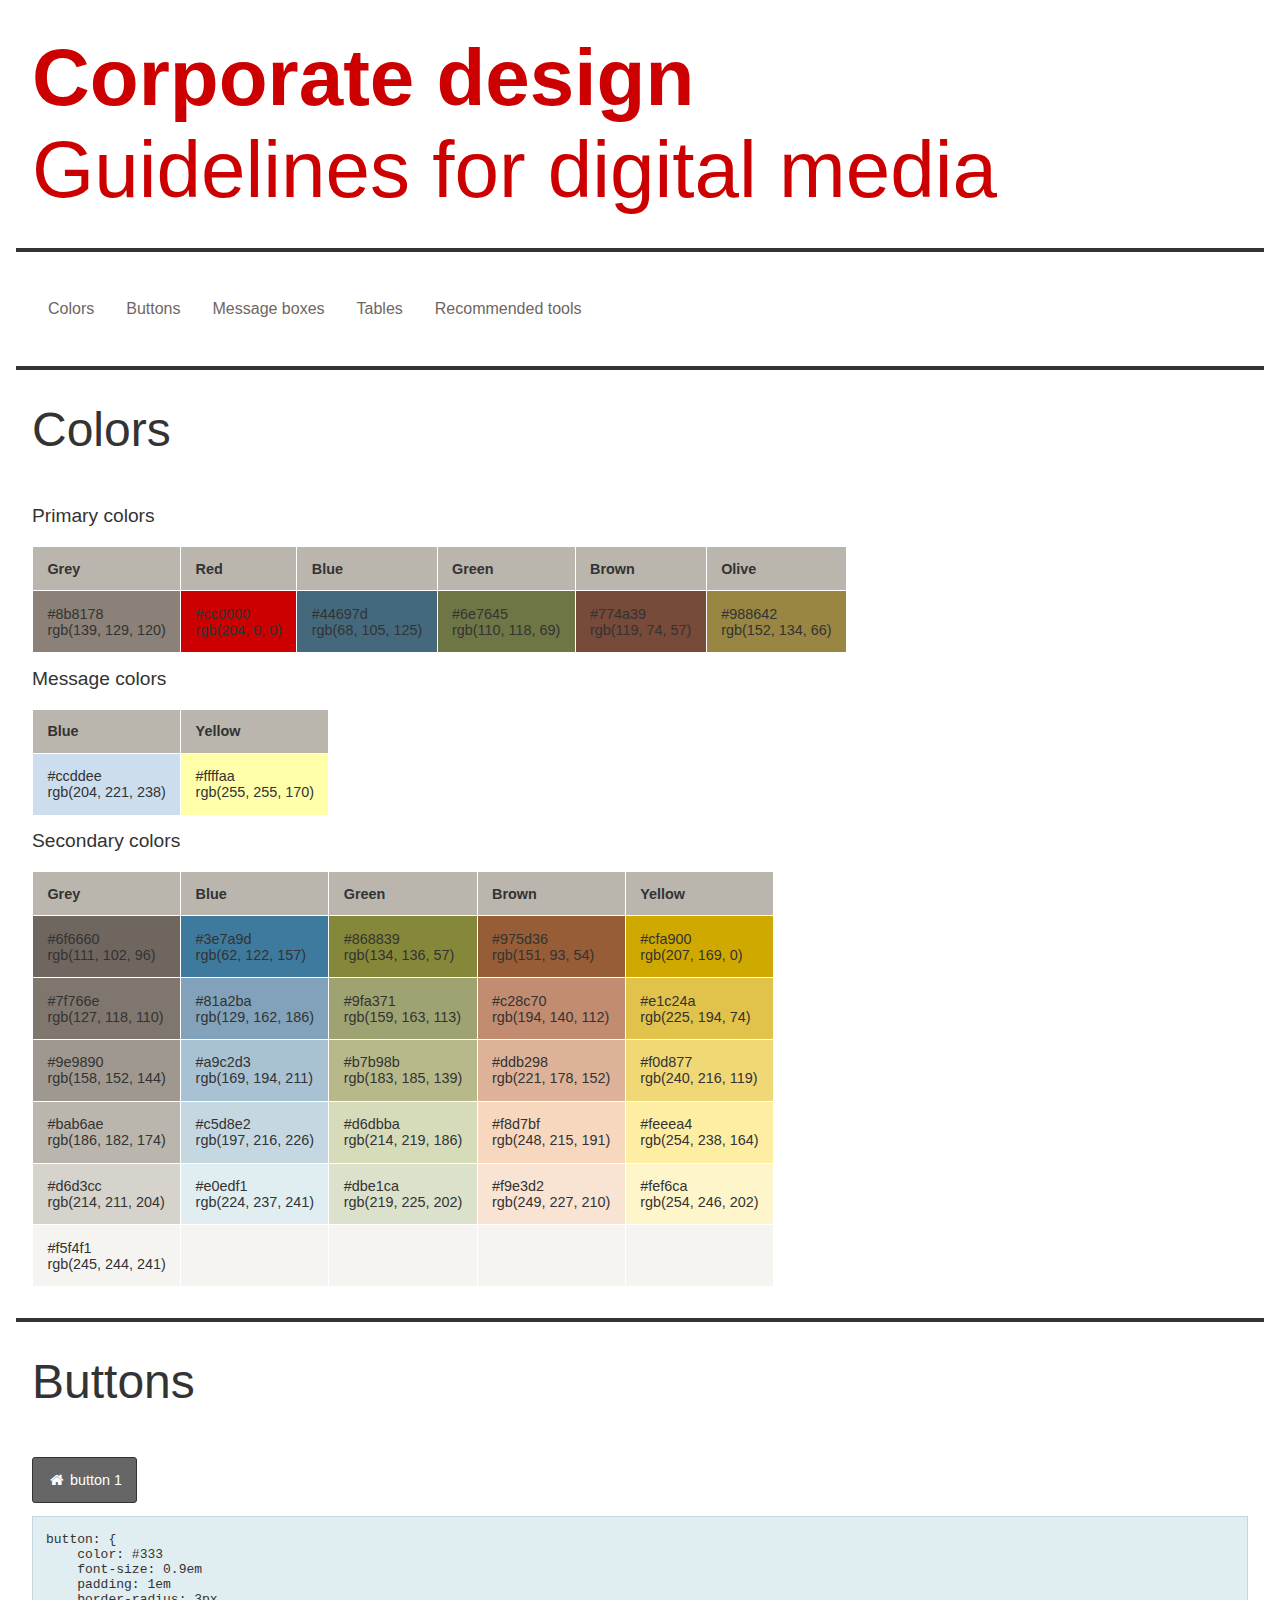
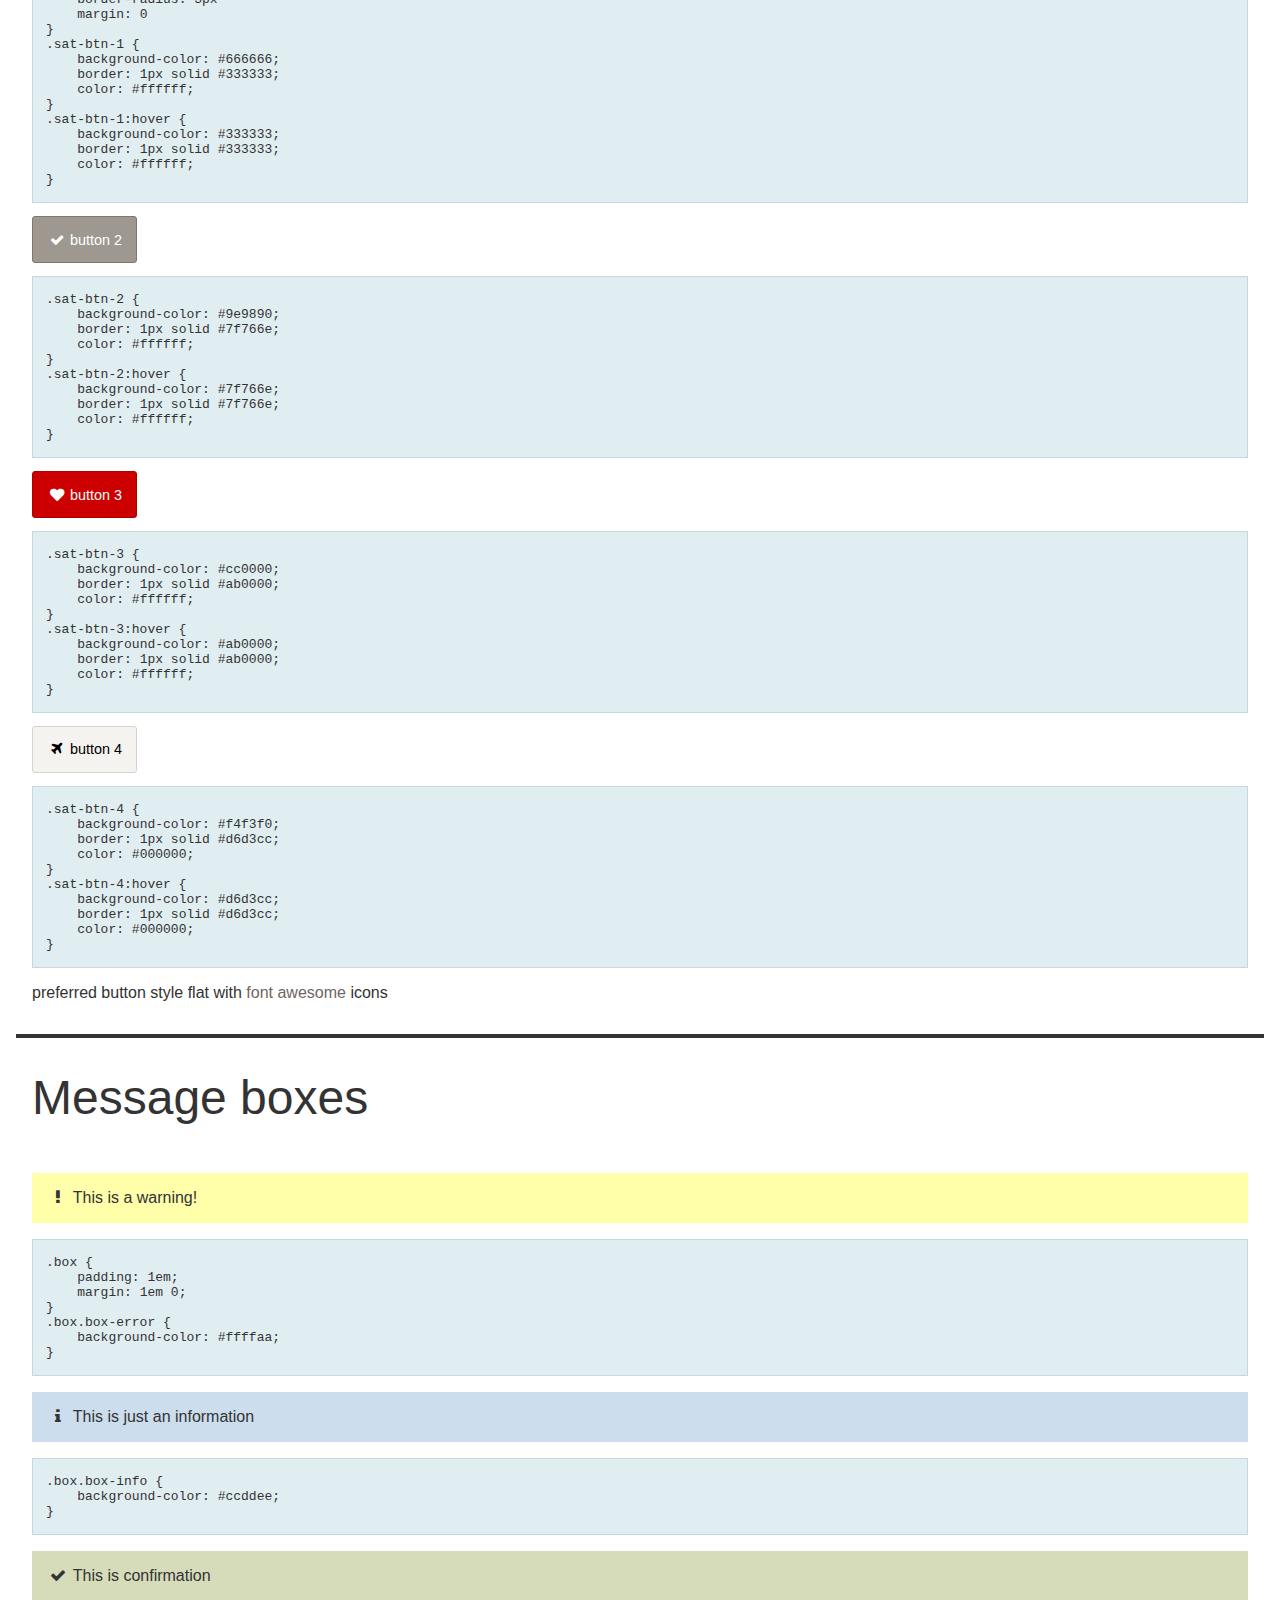
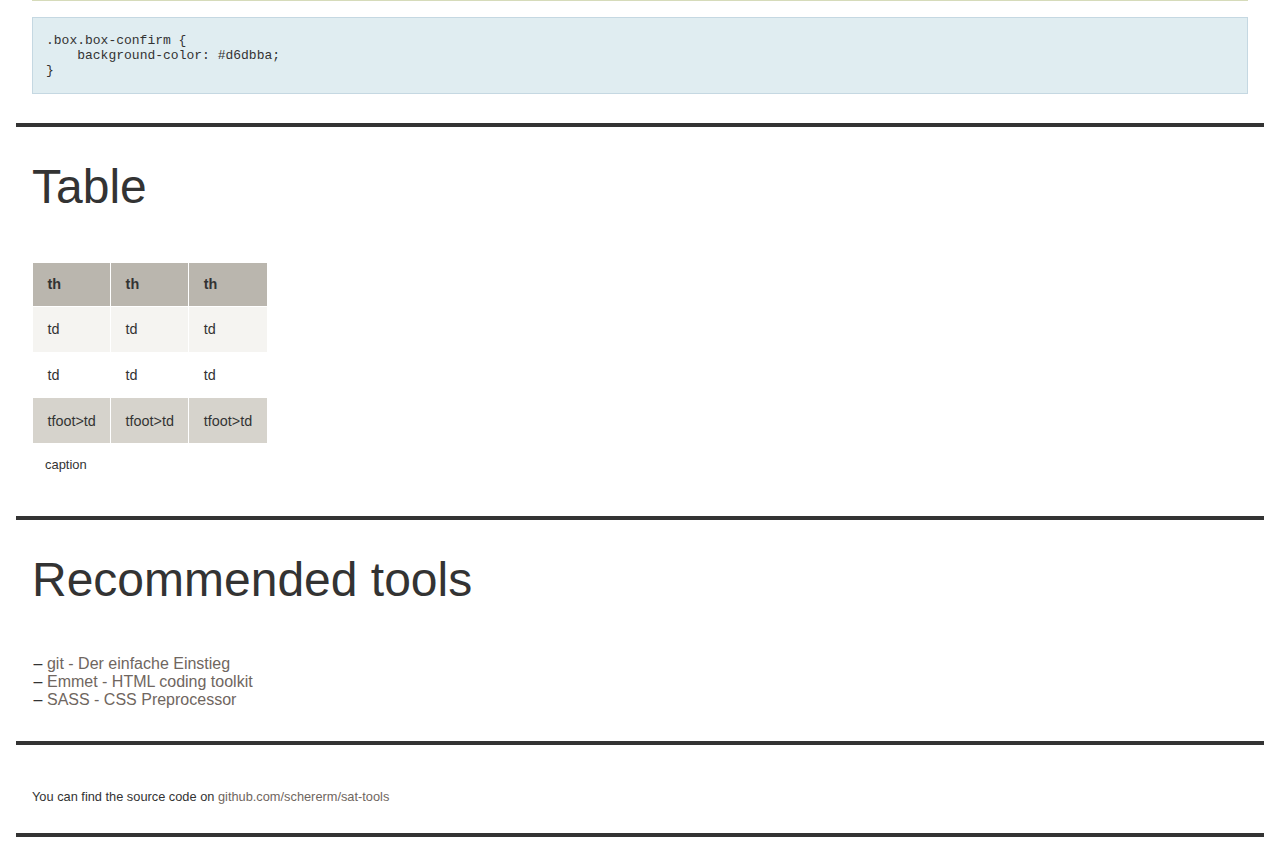
==== commit 923cc8df: "update css" ====
--- a/index.html
+++ b/index.html
@@ -5,25 +5,25 @@
     <title>Corporate design</title>
     <link rel="stylesheet" href="//maxcdn.bootstrapcdn.com/font-awesome/4.3.0/css/font-awesome.min.css">
     <link rel="stylesheet" href="css/sat.css">
+    <link rel="stylesheet" href="css/cd.css">
     <script src="https://ajax.googleapis.com/ajax/libs/jquery/2.1.4/jquery.min.js"></script>
     <script type="text/javascript" src="js/colors.js"></script>
   </head>
   <body>
    <div class="content">
-
-<!--Introduction-->
-        <section>
-           <h1 class="maintitle">Corporate design</h1>
-            <p>This is an evolving corporate design guideline for digital media</p>
+        <header>
+            <h1 class="maintitle"><strong>Corporate design</strong> <br>Guidelines for digital media</h1>
+        </header>
+<!--Navigation-->
+        <nav class="toc">
             <ul>
+                <li><a href="#colors">Colors</a></li>
                 <li><a href="#buttons">Buttons</a></li>
-                <li><a href="#colors">Colors</a></li>
                 <li><a href="#message-boxes">Message boxes</a></li>
                 <li><a href="#tables">Tables</a></li>
                 <li><a href="#recommended-tools">Recommended tools</a></li>
             </ul>
-
-        </section>
+        </nav>
 
 
 
@@ -123,10 +123,10 @@
 
 <!-- Buttons        -->
         <section>
-            <h2 id="buttons">Button style</h2>
+            <h2 id="buttons">Buttons</h2>
             <button class="sat-btn-1"><i class="fa fa-home fa-fw"></i> button 1</button>
             <code>
-<pre>button: {
+button: {
     color: #333
     font-size: 0.9em
     padding: 1em
@@ -142,12 +142,12 @@
     background-color: #333333;
     border: 1px solid #333333;
     color: #ffffff;
-}</pre>
+}
             </code>
 
             <button class="sat-btn-2"><i class="fa fa-check fa-fw"></i> button 2</button>
             <code>
-<pre>.sat-btn-2 {
+.sat-btn-2 {
     background-color: #9e9890;
     border: 1px solid #7f766e;
     color: #ffffff;
@@ -156,11 +156,11 @@
     background-color: #7f766e;
     border: 1px solid #7f766e;
     color: #ffffff;
-}</pre>
+}
             </code>
             <button class="sat-btn-3"><i class="fa fa-heart fa-fw"></i> button 3</button>
             <code>
-<pre>.sat-btn-3 {
+.sat-btn-3 {
     background-color: #cc0000;
     border: 1px solid #ab0000;
     color: #ffffff;
@@ -169,13 +169,12 @@
     background-color: #ab0000;
     border: 1px solid #ab0000;
     color: #ffffff;
-}</pre>
+}
             </code>
 
             <button class="sat-btn-4"><i class="fa fa-plane fa-fw"></i> button 4</button>
             <code>
-
-<pre>.sat-btn-4 {
+.sat-btn-4 {
     background-color: #f4f3f0;
     border: 1px solid #d6d3cc;
     color: #000000;
@@ -184,7 +183,7 @@
     background-color: #d6d3cc;
     border: 1px solid #d6d3cc;
     color: #000000;
-}</pre>
+}
             </code>
             <p>preferred button style flat with <a href="http://fortawesome.github.io/Font-Awesome/icons/">font awesome</a> icons</p>
         </section>
@@ -194,8 +193,27 @@
         <section>
             <h2 id="message-boxes">Message boxes</h2>
             <div class="box box-error"><i class="fa fa-exclamation fa-fw"></i> This is a warning!</div>
+            <code>
+.box {
+    padding: 1em;
+    margin: 1em 0;
+}
+.box.box-error {
+    background-color: #ffffaa;
+}
+            </code>
             <div class="box box-info"><i class="fa fa-info fa-fw">   </i> This is just an information</div>
+            <code>
+.box.box-info {
+    background-color: #ccddee;
+}
+            </code>
             <div class="box box-confirm"><i class="fa fa-check fa-fw">   </i> This is confirmation</div>
+            <code>
+.box.box-confirm {
+    background-color: #d6dbba;
+}
+            </code>
         </section>
 <!--Tables        -->
         <section>
--- a/css/sat.css
+++ b/css/sat.css
@@ -2,10 +2,10 @@
 /* line 2, C:/Users/xmsc/htdocs/cd/css/sat.sass */
 body {
   margin: 0;
+  padding: 0;
   font-family: Arial, Helvetica, sans-serif;
   font-size: 1em;
-  color: #333;
-  background-color: #f5f4f1; }
+  color: #333; }
 
 /* line 9, C:/Users/xmsc/htdocs/cd/css/sat.sass */
 a {
@@ -45,43 +45,53 @@
 /* line 36, C:/Users/xmsc/htdocs/cd/css/sat.sass */
 code {
   display: block;
+  white-space: pre-wrap;
   background-color: #e0edf1;
   border: 1px solid #c5d8e2;
-  padding: 1em;
+  padding: 0 1em;
   margin: 1em 0; }
 
-/* line 43, C:/Users/xmsc/htdocs/cd/css/sat.sass */
+/* line 44, C:/Users/xmsc/htdocs/cd/css/sat.sass */
 ul {
   margin-bottom: 1em;
   list-style: none;
   padding-left: 1em; }
-  /* line 47, C:/Users/xmsc/htdocs/cd/css/sat.sass */
+  /* line 48, C:/Users/xmsc/htdocs/cd/css/sat.sass */
   ul li:before {
     content: "– "; }
-  /* line 49, C:/Users/xmsc/htdocs/cd/css/sat.sass */
+  /* line 50, C:/Users/xmsc/htdocs/cd/css/sat.sass */
   ul li {
     text-indent: -0.9em; }
 
 /* line 52, C:/Users/xmsc/htdocs/cd/css/sat.sass */
+header {
+  margin: 1em;
+  padding: 1em; }
+
+/* line 55, C:/Users/xmsc/htdocs/cd/css/sat.sass */
 section {
   margin: 1em;
-  padding: 1em;
-  background-color: #fff; }
+  padding: 1em; }
 
 /* line 58, C:/Users/xmsc/htdocs/cd/css/sat.sass */
+nav {
+  margin: 1em;
+  padding: 1em; }
+
+/* line 63, C:/Users/xmsc/htdocs/cd/css/sat.sass */
 table {
   font-size: 0.9em;
   display: table;
   border-collapse: collapse;
   border-spacing: 0;
   margin-bottom: 1em; }
-  /* line 64, C:/Users/xmsc/htdocs/cd/css/sat.sass */
+  /* line 69, C:/Users/xmsc/htdocs/cd/css/sat.sass */
   table caption {
     caption-side: bottom;
     text-align: left;
     padding: 1em;
     font-size: 0.9em; }
-  /* line 77, C:/Users/xmsc/htdocs/cd/css/sat.sass */
+  /* line 82, C:/Users/xmsc/htdocs/cd/css/sat.sass */
   table tr th {
     background-color: #bab6ae;
     padding: 1em;
@@ -89,92 +99,86 @@
     height: 1em;
     text-align: left;
     border: 1px solid white; }
-  /* line 84, C:/Users/xmsc/htdocs/cd/css/sat.sass */
+  /* line 89, C:/Users/xmsc/htdocs/cd/css/sat.sass */
   table tr td {
     text-align: left;
     padding: 1em;
     vertical-align: top;
     border: 1px solid white; }
-  /* line 91, C:/Users/xmsc/htdocs/cd/css/sat.sass */
+  /* line 96, C:/Users/xmsc/htdocs/cd/css/sat.sass */
   table tr:nth-child(odd) {
     background-color: #f5f4f1; }
-  /* line 95, C:/Users/xmsc/htdocs/cd/css/sat.sass */
+  /* line 100, C:/Users/xmsc/htdocs/cd/css/sat.sass */
   table tfoot td {
     background-color: #d6d3cc; }
 
-/* line 101, C:/Users/xmsc/htdocs/cd/css/sat.sass */
+/* line 106, C:/Users/xmsc/htdocs/cd/css/sat.sass */
 button {
   color: #333;
   font-size: 0.9em;
   padding: 1em;
   border-radius: 3px;
   margin: 0; }
-  /* line 107, C:/Users/xmsc/htdocs/cd/css/sat.sass */
+  /* line 112, C:/Users/xmsc/htdocs/cd/css/sat.sass */
   button:hover {
     /*cursor:pointer; */ }
 
-/* line 110, C:/Users/xmsc/htdocs/cd/css/sat.sass */
+/* line 115, C:/Users/xmsc/htdocs/cd/css/sat.sass */
 .sat-btn-1 {
   background-color: #666666;
   border: 1px solid #333333;
   color: #ffffff; }
-  /* line 114, C:/Users/xmsc/htdocs/cd/css/sat.sass */
+  /* line 119, C:/Users/xmsc/htdocs/cd/css/sat.sass */
   .sat-btn-1:hover {
     background-color: #333333;
     border: 1px solid #333333;
     color: #ffffff; }
 
-/* line 119, C:/Users/xmsc/htdocs/cd/css/sat.sass */
+/* line 124, C:/Users/xmsc/htdocs/cd/css/sat.sass */
 .sat-btn-2 {
   background-color: #9e9890;
   border: 1px solid #7f766e;
   color: #ffffff; }
-  /* line 123, C:/Users/xmsc/htdocs/cd/css/sat.sass */
+  /* line 128, C:/Users/xmsc/htdocs/cd/css/sat.sass */
   .sat-btn-2:hover {
     background-color: #7f766e;
     border: 1px solid #7f766e;
     color: #ffffff; }
 
-/* line 128, C:/Users/xmsc/htdocs/cd/css/sat.sass */
+/* line 133, C:/Users/xmsc/htdocs/cd/css/sat.sass */
 .sat-btn-3 {
   background-color: #cc0000;
   border: 1px solid #ab0000;
   color: #ffffff; }
-  /* line 132, C:/Users/xmsc/htdocs/cd/css/sat.sass */
+  /* line 137, C:/Users/xmsc/htdocs/cd/css/sat.sass */
   .sat-btn-3:hover {
     background-color: #ab0000;
     border: 1px solid #ab0000;
     color: #ffffff; }
 
-/* line 137, C:/Users/xmsc/htdocs/cd/css/sat.sass */
+/* line 142, C:/Users/xmsc/htdocs/cd/css/sat.sass */
 .sat-btn-4 {
   background-color: #f4f3f0;
   border: 1px solid #d6d3cc;
   color: #000000; }
-  /* line 141, C:/Users/xmsc/htdocs/cd/css/sat.sass */
+  /* line 146, C:/Users/xmsc/htdocs/cd/css/sat.sass */
   .sat-btn-4:hover {
     background-color: #d6d3cc;
     border: 1px solid #d6d3cc;
     color: #000000; }
 
-/* line 147, C:/Users/xmsc/htdocs/cd/css/sat.sass */
+/* line 152, C:/Users/xmsc/htdocs/cd/css/sat.sass */
 .box {
   padding: 1em;
   margin: 1em 0; }
-  /* line 150, C:/Users/xmsc/htdocs/cd/css/sat.sass */
+  /* line 155, C:/Users/xmsc/htdocs/cd/css/sat.sass */
   .box.box-error {
     background-color: #ffffaa; }
-  /* line 152, C:/Users/xmsc/htdocs/cd/css/sat.sass */
+  /* line 157, C:/Users/xmsc/htdocs/cd/css/sat.sass */
   .box.box-info {
     background-color: #ccddee; }
-  /* line 154, C:/Users/xmsc/htdocs/cd/css/sat.sass */
+  /* line 159, C:/Users/xmsc/htdocs/cd/css/sat.sass */
   .box.box-confirm {
-    background-color: #868839;
-    color: #fff; }
-
-/* site button ------------------------------ */
-/* line 161, C:/Users/xmsc/htdocs/cd/css/sat.sass */
-button.view-hex {
-  display: none; }
+    background-color: #d6dbba; }
 
 /*# sourceMappingURL=sat.css.map */
--- a/css/cd.css
+++ b/css/cd.css
@@ -0,0 +1,46 @@
+/* line 1, C:/Users/xmsc/htdocs/cd/css/cd.sass */
+h1.maintitle {
+  font-size: 5em; }
+
+/* line 4, C:/Users/xmsc/htdocs/cd/css/cd.sass */
+header p {
+  font-size: 2em; }
+
+/* line 6, C:/Users/xmsc/htdocs/cd/css/cd.sass */
+nav.toc {
+  padding: 2em; }
+
+/* line 8, C:/Users/xmsc/htdocs/cd/css/cd.sass */
+section {
+  border-bottom: 0.3em solid #333; }
+  /* line 10, C:/Users/xmsc/htdocs/cd/css/cd.sass */
+  section h2 {
+    font-size: 3em; }
+
+/* line 12, C:/Users/xmsc/htdocs/cd/css/cd.sass */
+nav {
+  border-top: 0.3em solid #333;
+  border-bottom: 0.3em solid #333; }
+  /* line 15, C:/Users/xmsc/htdocs/cd/css/cd.sass */
+  nav ul {
+    margin: 0;
+    list-style: none;
+    padding: 0; }
+    /* line 19, C:/Users/xmsc/htdocs/cd/css/cd.sass */
+    nav ul li:before {
+      content: ""; }
+    /* line 21, C:/Users/xmsc/htdocs/cd/css/cd.sass */
+    nav ul li {
+      text-indent: 0em;
+      float: left;
+      margin: 1em; }
+    /* line 25, C:/Users/xmsc/htdocs/cd/css/cd.sass */
+    nav ul li:first-child {
+      margin-left: 0; }
+  /* line 27, C:/Users/xmsc/htdocs/cd/css/cd.sass */
+  nav ul:after {
+    content: "";
+    display: table;
+    clear: both; }
+
+/*# sourceMappingURL=cd.css.map */
